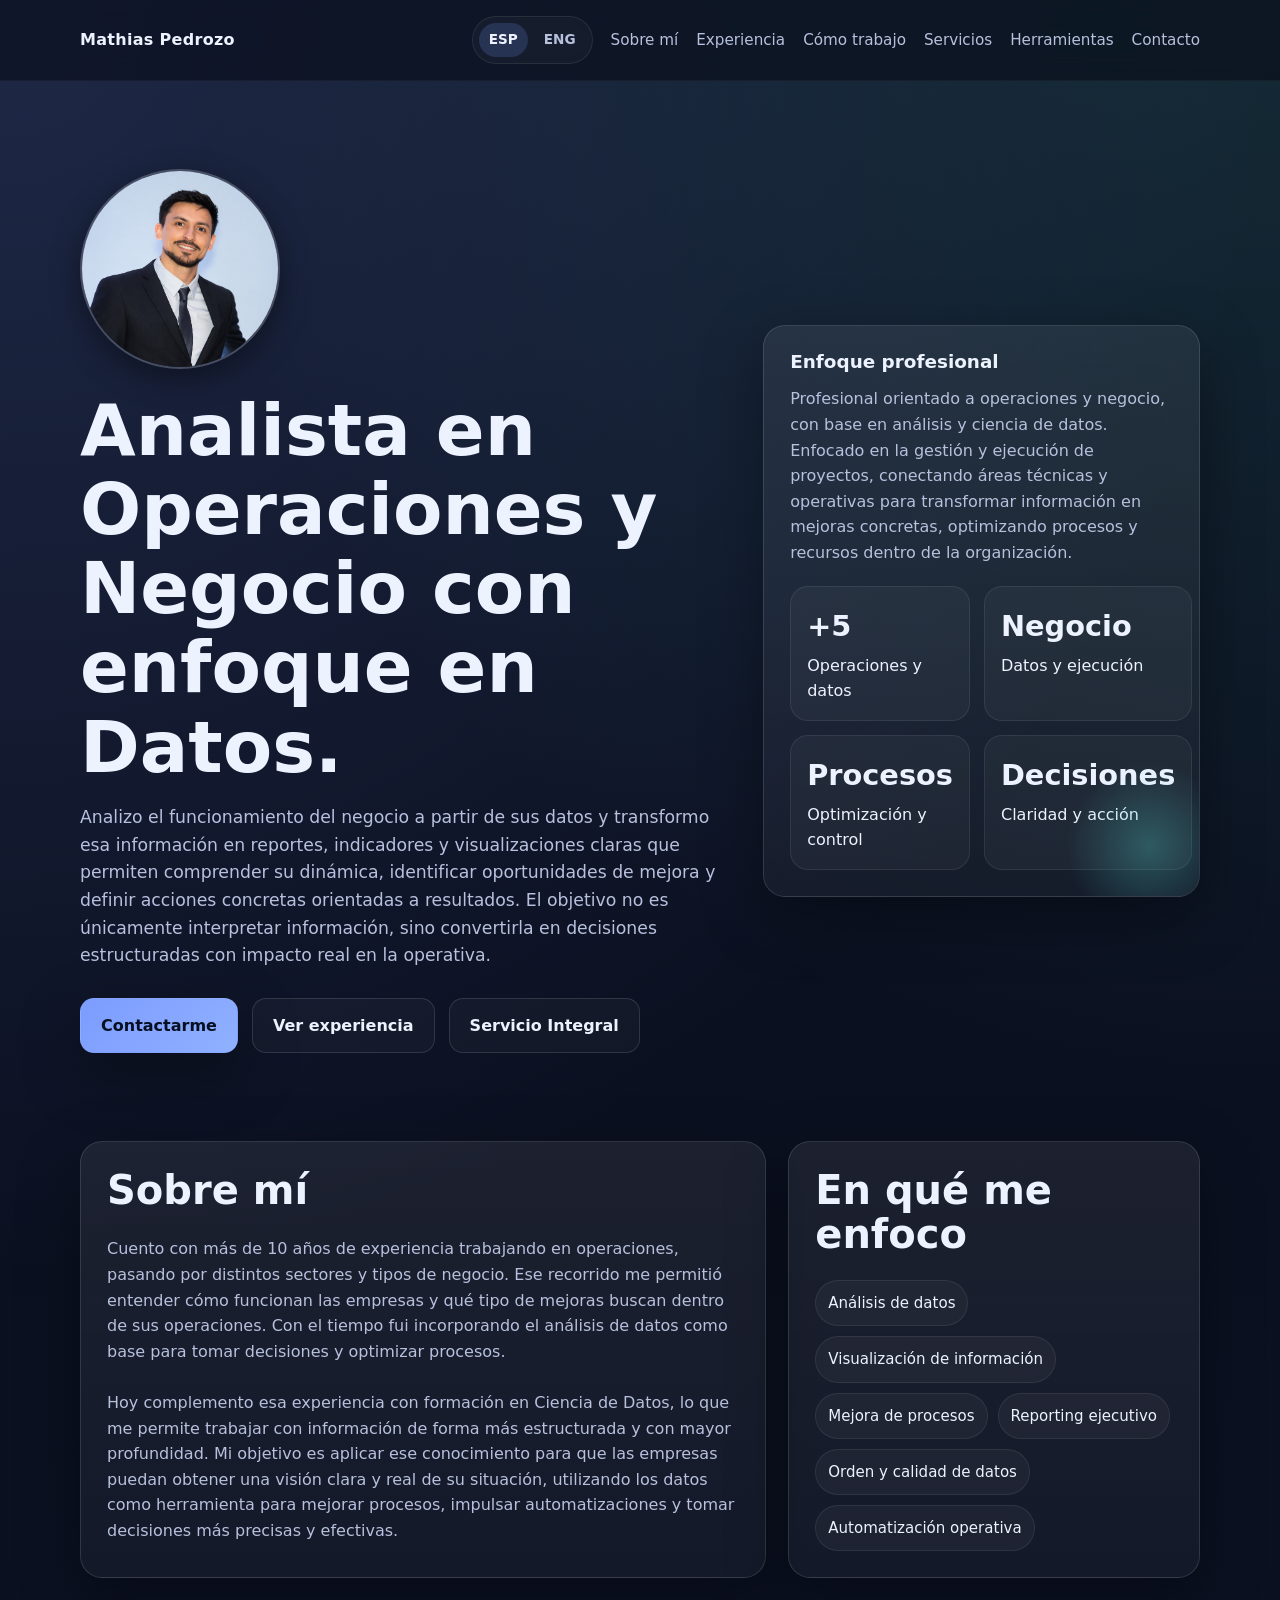
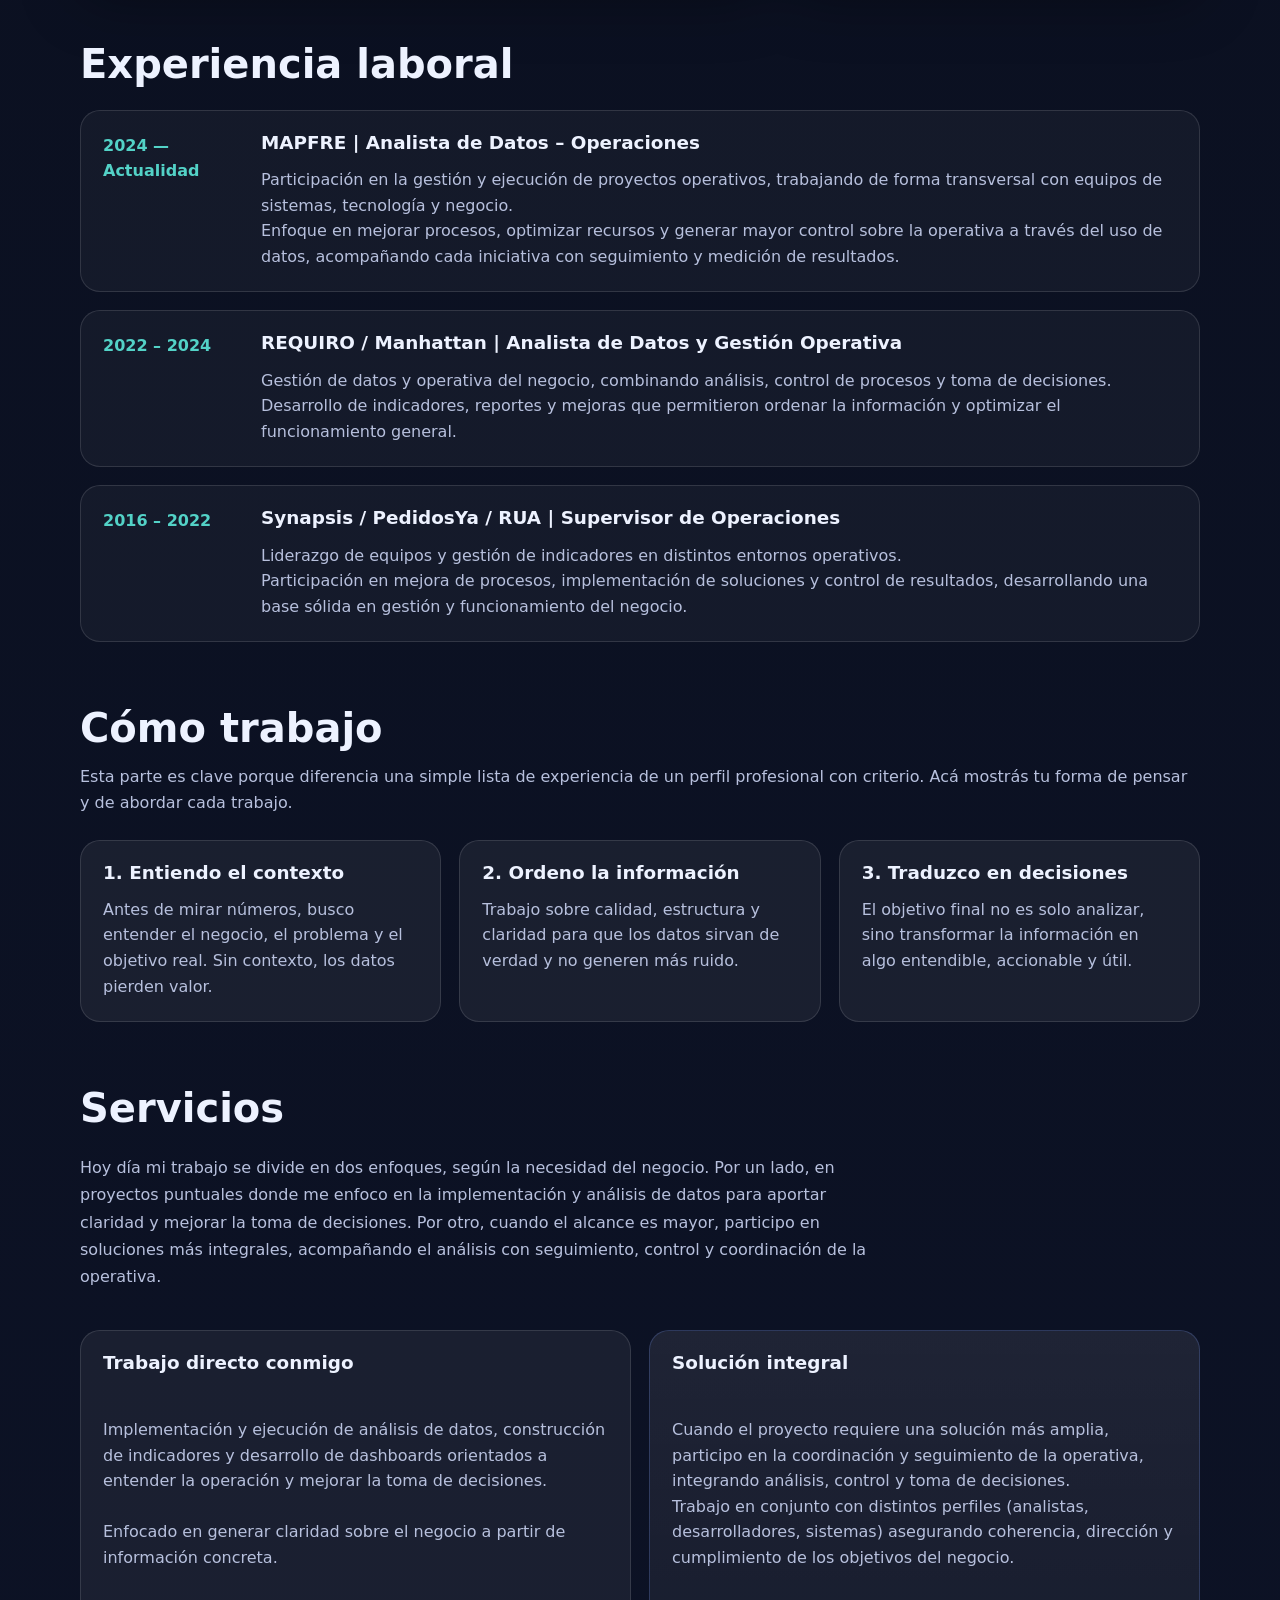
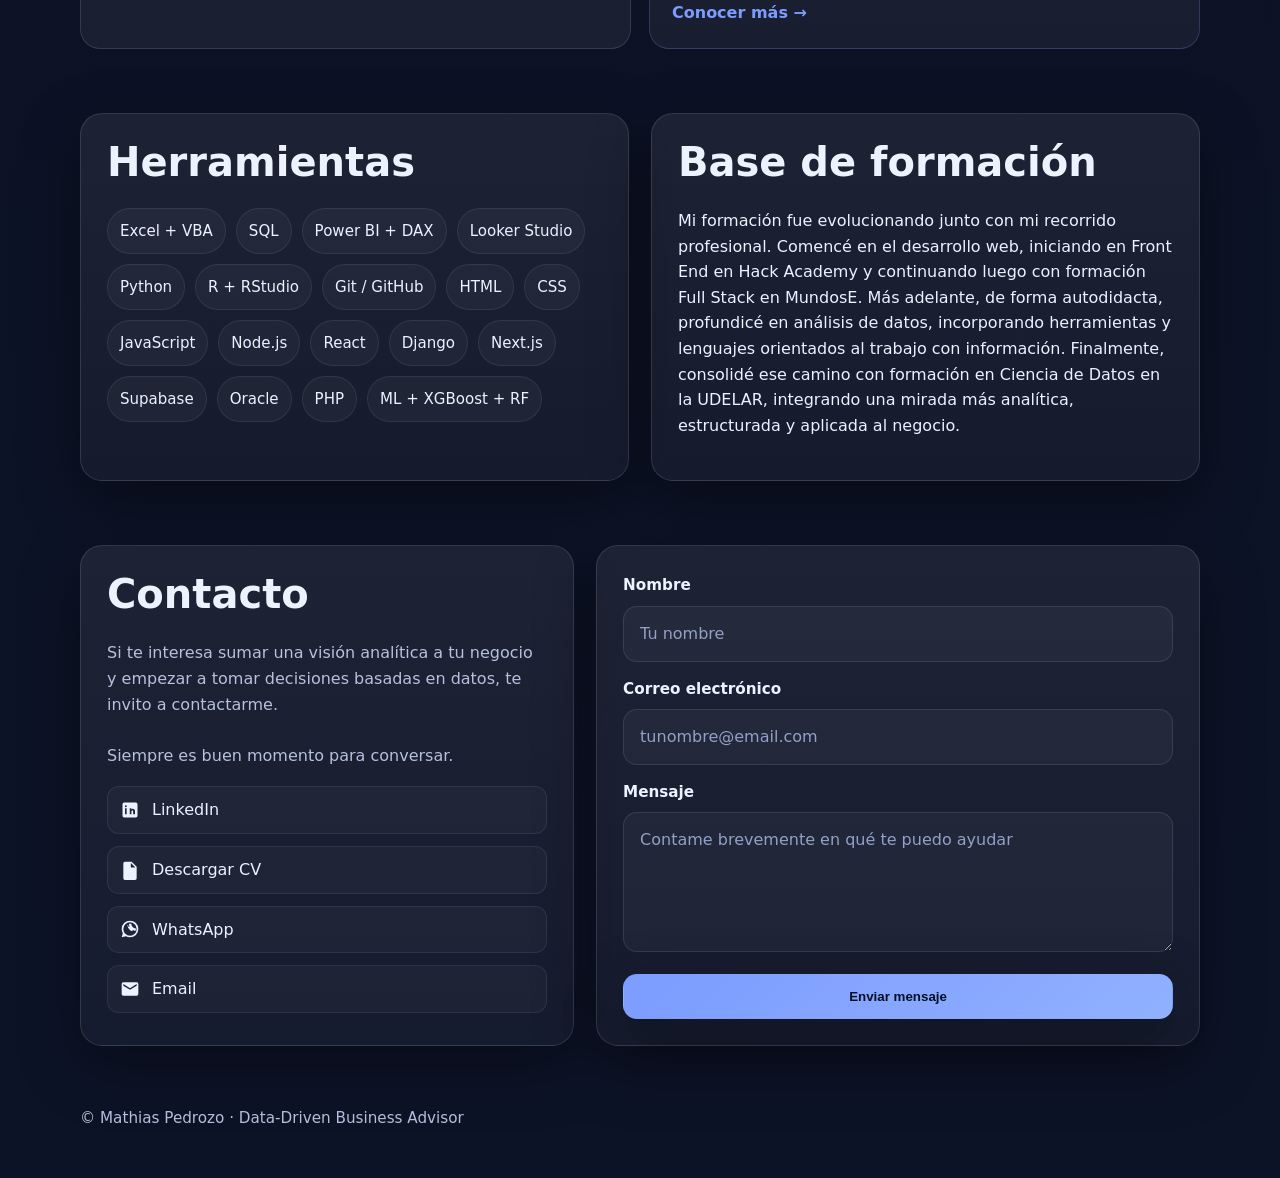
==== index.html @ ebb9d39e "Add files via upload" ====
<!DOCTYPE html>
<html lang="es">
<head>
  <meta charset="UTF-8" />
  <meta name="viewport" content="width=device-width, initial-scale=1.0" />
  <link rel="icon" href="assets/favicon.png" type="image/png">
  <link rel="shortcut icon" href="assets/favicon.png">

  <title>Mathias Pedrozo | Perfil Profesional</title>
  <meta
    name="description"
    content="Perfil profesional de Mathias Pedrozo. Experiencia en operaciones, análisis de datos, mejora de procesos, reporting ejecutivo y automatización."
  />
  <meta name="author" content="Mathias Pedrozo" />
  <meta name="robots" content="index, follow" />

  <meta property="og:title" content="Mathias Pedrozo | Perfil Profesional" />
  <meta
    property="og:description"
    content="Perfil profesional orientado a operaciones, negocio y análisis de datos."
  />
  <meta property="og:type" content="website" />
  <meta property="og:locale" content="es_UY" />

  <link rel="icon" type="image/png" href="assets/favicon.png" />
  <link rel="stylesheet" href="styles.css" />
</head>
<body>
  <header class="nav">
    <div class="container nav-inner">
      <a href="#inicio" class="brand" data-i18n="brand">Mathias Pedrozo</a>

      <div class="nav-right">
        <div class="lang-switch" aria-label="Selector de idioma">
          <button type="button" class="lang-btn active" data-lang="es" aria-pressed="true">ESP</button>
          <button type="button" class="lang-btn" data-lang="en" aria-pressed="false">ENG</button>
        </div>

        <button
          type="button"
          class="menu-toggle"
          aria-label="Abrir menú"
          aria-expanded="false"
          aria-controls="mobile-menu"
        >
          <span></span>
          <span></span>
          <span></span>
        </button>

        <nav class="menu" id="mobile-menu" aria-label="Navegación principal">
          <a href="#sobre-mi" data-i18n="navAbout">Sobre mí</a>
          <a href="#experiencia" data-i18n="navExperience">Experiencia</a>
          <a href="#metodologia" data-i18n="navMethod">Cómo trabajo</a>
          <a href="#servicios" data-i18n="navServices">Servicios</a>
          <a href="#herramientas" data-i18n="navTools">Herramientas</a>
          <a href="#contacto" data-i18n="navContact">Contacto</a>
        </nav>
      </div>
    </div>
  </header>

  <main>
    <section class="hero reveal" id="inicio">
      <div class="container hero-grid">
        <div>
          <div class="hero-avatar-wrap">
            <img
              src="assets/Retrato profesional de un hombre sonriente.png"
              alt="Foto de perfil de Mathias Pedrozo"
              class="hero-avatar"
              width="200"
              height="200"
            />
          </div>

          <h1 data-i18n="heroTitle">Analista en Operaciones y Negocio con enfoque en Datos.</h1>

          <p class="lead" data-i18n="heroLead">
            Analizo el funcionamiento del negocio a partir de sus datos y transformo esa información en reportes, indicadores y visualizaciones claras que permiten comprender su dinámica, identificar oportunidades de mejora y definir acciones concretas orientadas a resultados. El objetivo no es únicamente interpretar información, sino convertirla en decisiones estructuradas con impacto real en la operativa.
          </p>

          <div class="hero-actions">
            <a class="btn btn-primary" href="#contacto" data-i18n="heroBtnPrimary">Contactarme</a>
            <a class="btn btn-secondary" href="#experiencia" data-i18n="heroBtnSecondary">Ver experiencia</a>
            <a class="btn btn-secondary" href="servicios.html" data-i18n="heroBtnServices">Servicio Integral</a>
          </div>
        </div>

        <aside class="panel hero-card reveal-delay" aria-label="Resumen profesional">
          <h2 class="panel-title" data-i18n="summaryTitle">Enfoque profesional</h2>
          <p class="lead lead-sm" data-i18n="summaryText">
            Profesional orientado a operaciones y negocio, con base en análisis y ciencia de datos. Enfocado en la gestión y ejecución de proyectos, conectando áreas técnicas y operativas para transformar información en mejoras concretas, optimizando procesos y recursos dentro de la organización.
          </p>

          <div class="kpis">
            <div class="kpi">
              <strong>+5</strong>
              <span data-i18n="kpi1">Operaciones y datos</span>
            </div>
            <div class="kpi">
              <strong>Negocio</strong>
              <span data-i18n="kpi2">Datos y ejecución</span>
            </div>
            <div class="kpi">
              <strong>Procesos</strong>
              <span data-i18n="kpi3">Optimización y control</span>
            </div>
            <div class="kpi">
              <strong>Decisiones</strong>
              <span data-i18n="kpi4">Claridad y acción</span>
            </div>
          </div>
        </aside>
      </div>
    </section>

    <section id="sobre-mi" class="reveal">
      <div class="container grid-about">
        <article class="panel about">
          <div class="section-head">
            <h2 data-i18n="aboutTitle">Sobre mí</h2>
          </div>
          <p data-i18n="aboutText">
            Cuento con más de 10 años de experiencia trabajando en operaciones, pasando por distintos sectores y tipos de negocio. Ese recorrido me permitió entender cómo funcionan las empresas y qué tipo de mejoras buscan dentro de sus operaciones. Con el tiempo fui incorporando el análisis de datos como base para tomar decisiones y optimizar procesos.

            Hoy complemento esa experiencia con formación en Ciencia de Datos, lo que me permite trabajar con información de forma más estructurada y con mayor profundidad. Mi objetivo es aplicar ese conocimiento para que las empresas puedan obtener una visión clara y real de su situación, utilizando los datos como herramienta para mejorar procesos, impulsar automatizaciones y tomar decisiones más precisas y efectivas.
          </p>
        </article>

        <article class="panel">
          <div class="section-head">
            <h2 data-i18n="focusTitle">En qué me enfoco</h2>
          </div>
          <ul class="stack-list">
            <li data-i18n="focus1">Análisis de datos</li>
            <li data-i18n="focus2">Visualización de información</li>
            <li data-i18n="focus3">Mejora de procesos</li>
            <li data-i18n="focus4">Reporting ejecutivo</li>
            <li data-i18n="focus5">Orden y calidad de datos</li>
            <li data-i18n="focus6">Automatización operativa</li>
          </ul>
        </article>
      </div>
    </section>

    <section id="experiencia" class="reveal">
      <div class="container">
        <div class="section-head">
          <h2 data-i18n="experienceTitle">Experiencia laboral</h2>
        </div>

        <div class="timeline">
          <article class="timeline-item">
            <div class="timeline-date" data-i18n="exp1Date">2024 — Actualidad</div>
            <div>
              <h3 data-i18n="exp1Title">MAPFRE | Analista de Datos – Operaciones</h3>
              <p data-i18n="exp1Text">Participación en la gestión y ejecución de proyectos operativos, trabajando de forma transversal con equipos de sistemas, tecnología y negocio. Enfoque en mejorar procesos, optimizar recursos y generar mayor control sobre la operativa a través del uso de datos, acompañando cada iniciativa con seguimiento y medición de resultados.</p>
            </div>
          </article>

          <article class="timeline-item">
            <div class="timeline-date" data-i18n="exp2Date">2022 – 2024</div>
            <div>
              <h3 data-i18n="exp2Title">REQUIRO / Manhattan | Analista de Datos y Gestión Operativa</h3>
              <p data-i18n="exp2Text">Gestión de datos y operativa del negocio, combinando análisis, control de procesos y toma de decisiones.
Desarrollo de indicadores, reportes y mejoras que permitieron ordenar la información y optimizar el funcionamiento general.</p>
            </div>
          </article>

          <article class="timeline-item">
            <div class="timeline-date" data-i18n="exp3Date">2016 – 2022</div>
            <div>
              <h3 data-i18n="exp3Title">Synapsis / PedidosYa / RUA | Supervisor de Operaciones</h3>
              <p data-i18n="exp3Text">Liderazgo de equipos y gestión de indicadores en distintos entornos operativos.

Participación en mejora de procesos, implementación de soluciones y control de resultados, desarrollando una base sólida en gestión y funcionamiento del negocio.</p>
            </div>
          </article>
        </div>
      </div>
    </section>

    <section id="metodologia" class="reveal">
      <div class="container">
        <div class="section-head">
          <h2 data-i18n="methodTitle">Cómo trabajo</h2>
          <p data-i18n="methodLead">
            Esta parte es clave porque diferencia una simple lista de experiencia de un perfil profesional con criterio. Acá mostrás tu forma de pensar y de abordar cada trabajo.
          </p>
        </div>

        <div class="cards">
          <article class="card">
            <h3 data-i18n="methodCard1Title">1. Entiendo el contexto</h3>
            <p data-i18n="methodCard1Text">
              Antes de mirar números, busco entender el negocio, el problema y el objetivo real. Sin contexto, los datos pierden valor.
            </p>
          </article>

          <article class="card">
            <h3 data-i18n="methodCard2Title">2. Ordeno la información</h3>
            <p data-i18n="methodCard2Text">
              Trabajo sobre calidad, estructura y claridad para que los datos sirvan de verdad y no generen más ruido.
            </p>
          </article>

          <article class="card">
            <h3 data-i18n="methodCard3Title">3. Traduzco en decisiones</h3>
            <p data-i18n="methodCard3Text">
              El objetivo final no es solo analizar, sino transformar la información en algo entendible, accionable y útil.
            </p>
          </article>
        </div>
      </div>
    </section>

    <section id="servicios">
  <div class="container">
    
    <div class="section-head">
      <h2>Servicios</h2>
    </div>

    <div class="services-intro">
      <p>
        Hoy día mi trabajo se divide en dos enfoques, según la necesidad del negocio.

        Por un lado, en proyectos puntuales donde me enfoco en la implementación y análisis de datos para aportar claridad y mejorar la toma de decisiones.

        Por otro, cuando el alcance es mayor, participo en soluciones más integrales, acompañando el análisis con seguimiento, control y coordinación de la operativa.
      </p>
    </div>

    <div class="services-grid">
      
      <article class="card service-card">
        <h3>Trabajo directo conmigo</h3>
        <p>
          Implementación y ejecución de análisis de datos, construcción de indicadores y desarrollo de dashboards orientados a entender la operación y mejorar la toma de decisiones.

          Enfocado en generar claridad sobre el negocio a partir de información concreta.
        </p>
      </article>

      <article class="card service-card service-card-featured">
        <h3>Solución integral</h3>
        <p>
          Cuando el proyecto requiere una solución más amplia, participo en la coordinación y seguimiento de la operativa, integrando análisis, control y toma de decisiones.
          Trabajo en conjunto con distintos perfiles (analistas, desarrolladores, sistemas) asegurando coherencia, dirección y cumplimiento de los objetivos del negocio.
        </p>

        <a class="service-link" href="servicios.html">
          Conocer más →
        </a>
      </article>

    </div>

  </div>
</section>

    <section id="herramientas" class="reveal">
      <div class="container grid-2">
        <article class="panel">
          <div class="section-head">
            <h2 data-i18n="toolsTitle">Herramientas</h2>
          </div>
          <ul class="stack-list">
            <li>Excel + VBA</li>
            <li>SQL</li>
            <li>Power BI + DAX</li>
            <li>Looker Studio</li>
            <li>Python</li>
            <li>R + RStudio</li>
            <li>Git / GitHub</li>
            <li>HTML</li>
            <li>CSS</li>
            <li>JavaScript</li>
            <li>Node.js</li>
            <li>React</li>
            <li>Django</li>
            <li>Next.js</li>
            <li>Supabase</li>
            <li>Oracle</li>
            <li>PHP</li>
            <li>ML + XGBoost + RF</li>
          </ul>
        </article>

        <article class="panel">
          <div class="section-head">
            <h2 data-i18n="siteExtrasTitle">Base de formación</h2>
          </div>
          <p data-i18n="siteExtrasText">
            Mi formación fue evolucionando junto con mi recorrido profesional. Comencé en el desarrollo web, iniciando en Front End en Hack Academy y continuando luego con formación Full Stack en MundosE. Más adelante, de forma autodidacta, profundicé en análisis de datos, incorporando herramientas y lenguajes orientados al trabajo con información. Finalmente, consolidé ese camino con formación en Ciencia de Datos en la UDELAR, integrando una mirada más analítica, estructurada y aplicada al negocio.
          </p>
        </article>
      </div>
    </section>

    <section id="contacto" class="reveal">
      <div class="container contact-grid">
        <article class="panel contact-copy">
          <div class="section-head">
            <h2 data-i18n="contactTitle">Contacto</h2>
          </div>
          <p data-i18n="contactText">
            Si te interesa sumar una visión analítica a tu negocio y empezar a tomar decisiones basadas en datos, te invito a contactarme.

            Siempre es buen momento para conversar.
          </p>

          <div class="contact-links">
            <a href="https://www.linkedin.com/in/mathias-pedrozo-b08520181" target="_blank" rel="noopener noreferrer">
              <span class="icon" aria-hidden="true">
                <svg viewBox="0 0 24 24"><path fill="currentColor" d="M19 3A2 2 0 0 1 21 5V19A2 2 0 0 1 19 21H5A2 2 0 0 1 3 19V5A2 2 0 0 1 5 3M8 17V10H6V17H8M7 8.7A1.15 1.15 0 1 0 7 6.4A1.15 1.15 0 0 0 7 8.7M18 17V13.5C18 11.6 17 10.5 15.5 10.5C14.6 10.5 14 11 13.7 11.5V10H11.7C11.7 10 11.7 11 11.7 17H13.7V13.8C13.7 13 14.1 12.5 14.8 12.5C15.5 12.5 15.8 13 15.8 13.8V17H18Z"/></svg>
              </span>
              <span data-i18n="contactLink1">LinkedIn</span>
            </a>

            <a href="assets/CV_en_pdf.pdf" download>
              <span class="icon" aria-hidden="true">
                <svg viewBox="0 0 24 24"><path fill="currentColor" d="M6 2H14L20 8V22A2 2 0 0 1 18 24H6A2 2 0 0 1 4 22V4A2 2 0 0 1 6 2M13 3.5V9H18.5M8 13H10A2 2 0 0 1 12 15A2 2 0 0 1 10 17H8M14 13H15.5A2.5 2.5 0 0 1 18 15.5A2.5 2.5 0 0 1 15.5 18H14M8 14.5V15.5H10A.5.5 0 0 0 10.5 15A.5.5 0 0 0 10 14.5M14 14.5V16.5H15.5A1 1 0 0 0 16.5 15.5A1 1 0 0 0 15.5 14.5Z"/></svg>
              </span>
              <span data-i18n="contactLink2">Descargar CV</span>
            </a>

            <a href="https://wa.me/59898618826" target="_blank" rel="noopener noreferrer">
              <span class="icon" aria-hidden="true">
                <svg viewBox="0 0 24 24"><path fill="currentColor" d="M12 2A10 10 0 0 0 2 12C2 13.8 2.5 15.5 3.4 17L2 22L7.1 20.7C8.5 21.5 10.2 22 12 22A10 10 0 0 0 12 2M12 4A8 8 0 0 1 20 12A8 8 0 0 1 12 20A8 8 0 0 1 4 12A8 8 0 0 1 12 4M9.5 7C9.2 7 9 7.2 9 7.5C9 9.8 10.7 12.6 13.5 14.5C13.8 14.7 14.1 14.7 14.3 14.5L15.5 13.5C15.7 13.3 16 13.3 16.2 13.4C16.9 13.8 17.6 14 18.4 14C18.7 14 19 13.8 19 13.5V11.5C19 11.2 18.8 11 18.5 11C16.3 11 13.7 8.4 13.7 6.2C13.7 5.9 13.5 5.7 13.2 5.7H11.2C10.9 5.7 10.7 6 10.7 6.3C10.7 7 10.9 7.7 11.3 8.4C11.4 8.6 11.4 8.9 11.2 9.1L10.2 10.3C10 10.5 10 10.8 10.2 11.1C10.6 11.8 11.1 12.4 11.7 13L9.5 7Z"/></svg>
              </span>
              <span data-i18n="contactLink3">WhatsApp</span>
            </a>

            <a href="mailto:mathias.pedrozo@hotmail.com">
              <span class="icon" aria-hidden="true">
                <svg viewBox="0 0 24 24"><path fill="currentColor" d="M20 4H4A2 2 0 0 0 2 6V18A2 2 0 0 0 4 20H20A2 2 0 0 0 22 18V6A2 2 0 0 0 20 4M20 8L12 13L4 8V6L12 11L20 6"/></svg>
              </span>
              <span data-i18n="contactLink4">Email</span>
            </a>
          </div>
        </article>

        <article class="panel">
          <form id="contact-form" class="contact-form" action="https://formspree.io/f/mbjnywnz" method="POST" novalidate>
            <div>
              <label for="nombre" data-i18n="formName">Nombre</label>
              <input id="nombre" name="nombre" type="text" placeholder="Tu nombre" autocomplete="name" required />
            </div>

            <div>
              <label for="email" data-i18n="formEmail">Correo electrónico</label>
              <input id="email" name="email" type="email" placeholder="tunombre@email.com" autocomplete="email" required />
            </div>

            <div>
              <label for="mensaje" data-i18n="formMessage">Mensaje</label>
              <textarea id="mensaje" name="mensaje" placeholder="Contame brevemente en qué te puedo ayudar" required></textarea>
            </div>

            <input type="hidden" name="_subject" id="form-subject" value="Nuevo mensaje desde tu sitio web" />
            <input type="hidden" name="_language" id="form-language" value="es" />

            <button class="btn btn-primary" type="submit" id="form-submit-btn" data-i18n="formSubmit">
              Enviar mensaje
            </button>

            <p id="form-status" class="form-status" aria-live="polite" role="status"></p>
          </form>
        </article>
      </div>
    </section>
  </main>

  <footer class="footer">
    <div class="container" data-i18n="footerText">
      © Mathias Pedrozo · Data-Driven Business Advisor
    </div>
  </footer>

  <script src="script.js" defer></script>
</body>
</html>
---- styles.css ----
:root {
  --bg: #0a0f1e;
  --bg-soft: #0d1327;
  --card: rgba(255,255,255,0.06);
  --border: rgba(255,255,255,0.12);
  --text: #edf2ff;
  --muted: #b7c0dd;
  --accent: #7c9cff;
  --accent-2: #53d2c7;
  --shadow: 0 20px 60px rgba(0,0,0,0.35);
  --max: 1120px;
  --radius: 22px;

  --white-03: rgba(255,255,255,0.03);
  --white-04: rgba(255,255,255,0.04);
  --white-06: rgba(255,255,255,0.06);
  --white-08: rgba(255,255,255,0.08);
  --white-10: rgba(255,255,255,0.10);
  --white-12: rgba(255,255,255,0.12);
}

/* =========================
   RESET / BASE
========================= */

* {
  box-sizing: border-box;
}

html {
  scroll-behavior: smooth;
}

body {
  margin: 0;
  font-family: Inter, ui-sans-serif, system-ui, -apple-system, BlinkMacSystemFont, "Segoe UI", sans-serif;
  color: var(--text);
  background:
    radial-gradient(circle at top left, rgba(124,156,255,0.18), transparent 28%),
    radial-gradient(circle at top right, rgba(83,210,199,0.14), transparent 24%),
    linear-gradient(180deg, var(--bg) 0%, var(--bg-soft) 100%);
  line-height: 1.6;
}

a {
  color: inherit;
  text-decoration: none;
}

img {
  max-width: 100%;
  display: block;
}

.container {
  width: min(calc(100% - 32px), var(--max));
  margin: 0 auto;
}

/* =========================
   NAVBAR GENERAL
========================= */

.nav {
  position: sticky;
  top: 0;
  z-index: 50;
  backdrop-filter: blur(12px);
  -webkit-backdrop-filter: blur(12px);
  background: rgba(8, 12, 24, 0.58);
  border-bottom: 1px solid rgba(255, 255, 255, 0.04);
  transition:
    transform 0.32s ease,
    background 0.32s ease,
    border-color 0.32s ease,
    box-shadow 0.32s ease,
    backdrop-filter 0.32s ease;
}

.nav.nav-hidden {
  transform: translateY(-100%);
}

.nav.scrolled {
  background: rgba(8, 12, 24, 0.86);
  border-bottom-color: rgba(255, 255, 255, 0.10);
  box-shadow: 0 10px 30px rgba(0, 0, 0, 0.22);
  backdrop-filter: blur(16px);
  -webkit-backdrop-filter: blur(16px);
}

.nav-inner {
  display: flex;
  align-items: center;
  justify-content: space-between;
  gap: 20px;
  padding: 16px 0;
}

.nav-right {
  display: flex;
  align-items: center;
  gap: 18px;
}

/* =========================
   MARCA / LOGO
========================= */

.brand {
  font-weight: 700;
  letter-spacing: 0.3px;
}

.brand-wrap {
  display: flex;
  align-items: center;
  gap: 10px;
}

.brand-logo {
  height: 28px;
  width: auto;
  object-fit: contain;
  display: block;
}

.brand-text {
  font-weight: 700;
  font-size: 1.05rem;
  color: var(--text);
  letter-spacing: 0.2px;
}

/* =========================
   MENÚ
========================= */

.menu {
  display: flex;
  gap: 18px;
  flex-wrap: wrap;
  color: var(--muted);
  font-size: 0.95rem;
}

.menu a:hover,
.menu a:focus-visible {
  color: var(--text);
}

.services-menu {
  font-size: 0.94rem;
}

.services-menu a {
  opacity: 0.9;
}

.services-menu a:hover {
  opacity: 1;
}

/* =========================
   SELECTOR DE IDIOMA
========================= */

.lang-switch {
  display: flex;
  align-items: center;
  gap: 6px;
  padding: 6px;
  border: 1px solid var(--white-08);
  background: var(--white-03);
  border-radius: 999px;
}

.lang-btn {
  border: none;
  background: transparent;
  color: var(--muted);
  padding: 6px 10px;
  border-radius: 999px;
  cursor: pointer;
  font: inherit;
  font-size: 0.85rem;
  font-weight: 600;
  transition: 0.2s ease;
}

.lang-btn.active {
  background: rgba(124,156,255,0.18);
  color: var(--text);
}

/* =========================
   HAMBURGUESA MOBILE
========================= */

.menu-toggle {
  display: none;
  width: 48px;
  height: 48px;
  border-radius: 14px;
  border: 1px solid var(--white-12);
  background: var(--white-04);
  align-items: center;
  justify-content: center;
  flex-direction: column;
  gap: 5px;
  cursor: pointer;
  padding: 0;
}

.menu-toggle span {
  display: block;
  width: 20px;
  height: 2px;
  border-radius: 999px;
  background: var(--text);
  transition: 0.25s ease;
}

.menu-toggle.is-open span:nth-child(1) {
  transform: translateY(7px) rotate(45deg);
}

.menu-toggle.is-open span:nth-child(2) {
  opacity: 0;
}

.menu-toggle.is-open span:nth-child(3) {
  transform: translateY(-7px) rotate(-45deg);
}

/* =========================
   HERO HOME
========================= */

.hero {
  padding: 88px 0 56px;
}

.hero-grid {
  display: grid;
  grid-template-columns: 1.2fr 0.8fr;
  gap: 28px;
  align-items: center;
}

.hero-avatar-wrap {
  display: flex;
  justify-content: flex-start;
  margin-bottom: 22px;
}

.hero-avatar {
  width: 200px;
  height: 200px;
  border-radius: 50%;
  object-fit: cover;
  border: 2px solid rgba(255,255,255,0.2);
  box-shadow: 0 10px 30px rgba(0,0,0,0.4);
}

.hero-actions {
  display: flex;
  gap: 14px;
  flex-wrap: wrap;
  margin-top: 28px;
}

/* =========================
   TIPOGRAFÍA
========================= */

h1,
h2,
h3,
.panel-title {
  margin: 0 0 14px;
  line-height: 1.1;
}

h1 {
  font-size: clamp(2.4rem, 6vw, 4.5rem);
}

h2 {
  font-size: clamp(1.7rem, 4vw, 2.5rem);
}

h3,
.panel-title {
  font-size: 1.15rem;
}

.lead {
  font-size: 1.08rem;
  color: var(--muted);
  max-width: 62ch;
  white-space: pre-line;
}

.lead-sm {
  font-size: 1rem;
  margin: 0;
}

.section-top {
  margin-top: 32px;
}

/* =========================
   BOTONES
========================= */

.btn {
  display: inline-flex;
  align-items: center;
  justify-content: center;
  gap: 10px;
  padding: 14px 20px;
  border-radius: 14px;
  border: 1px solid transparent;
  font-weight: 600;
  transition: 0.2s ease, transform 0.2s ease, box-shadow 0.2s ease;
}

.btn-small {
  padding: 10px 14px;
  font-size: 0.92rem;
}

.btn-primary {
  background: linear-gradient(135deg, var(--accent), #90b0ff);
  color: #071022;
  box-shadow: var(--shadow);
}

.btn-primary:hover,
.btn-primary:focus-visible {
  transform: translateY(-2px);
}

.btn-secondary {
  background: var(--white-03);
  border-color: var(--border);
  color: var(--text);
}

.btn-secondary:hover,
.btn-secondary:focus-visible {
  transform: translateY(-2px);
  background: var(--white-06);
}

.btn.is-loading {
  opacity: 0.7;
  cursor: not-allowed;
}

/* =========================
   PANELES / CARDS
========================= */

.panel {
  background: linear-gradient(180deg, rgba(255,255,255,0.07), var(--white-04));
  border: 1px solid var(--border);
  border-radius: var(--radius);
  padding: 26px;
  box-shadow: var(--shadow);
}

.hero-card {
  position: relative;
  overflow: hidden;
}

.hero-card::before {
  content: "";
  position: absolute;
  inset: auto -40px -40px auto;
  width: 180px;
  height: 180px;
  background: radial-gradient(circle, rgba(83,210,199,0.3), transparent 65%);
  pointer-events: none;
}

.card {
  background: var(--card);
  border: 1px solid var(--border);
  border-radius: 20px;
  padding: 22px;
  transition: transform 0.25s ease, border-color 0.25s ease, background 0.25s ease;
}

.card:hover,
.card:focus-within {
  transform: translateY(-4px);
  border-color: rgba(124,156,255,0.22);
  background: rgba(255,255,255,0.08);
}

/* =========================
   KPIS
========================= */

.kpis {
  display: grid;
  grid-template-columns: repeat(2, 1fr);
  gap: 14px;
  margin-top: 20px;
}

.kpi {
  padding: 16px;
  border-radius: 18px;
  background: var(--white-04);
  border: 1px solid var(--white-08);
}

.kpi strong {
  display: block;
  font-size: 1.8rem;
  margin-bottom: 4px;
}

/* =========================
   LAYOUT GENERAL
========================= */

section {
  padding: 32px 0;
}

.section-head {
  margin-bottom: 24px;
}

.section-head p {
  margin: 0;
  color: var(--muted);
  max-width: 100%;
  white-space: pre-line;
}

.grid-about {
  display: grid;
  grid-template-columns: 1.25fr 0.75fr;
  gap: 22px;
}

.grid-2 {
  display: grid;
  grid-template-columns: 1fr 1fr;
  gap: 22px;
}

.cards {
  display: grid;
  grid-template-columns: repeat(3, 1fr);
  gap: 18px;
}

/* =========================
   TIMELINE
========================= */

.timeline {
  display: grid;
  gap: 18px;
}

.timeline-item {
  display: grid;
  grid-template-columns: 140px 1fr;
  gap: 18px;
  padding: 22px;
  border-radius: 20px;
  border: 1px solid var(--border);
  background: var(--white-04);
}

.timeline-date {
  color: var(--accent-2);
  font-weight: 700;
  white-space: pre-line;
}

.timeline-item h3,
.timeline-item p,
.card p,
.about p,
.contact-copy p {
  white-space: pre-line;
}

.timeline-item p,
.card p,
.about p,
.contact-copy p,
.stack-list {
  color: var(--muted);
  margin: 0;
}

/* =========================
   STACK / LISTAS
========================= */

.stack-list {
  display: flex;
  flex-wrap: wrap;
  gap: 10px;
  padding: 0;
  list-style: none;
  margin-top: 14px;
}

.stack-list li {
  padding: 10px 12px;
  border-radius: 999px;
  background: var(--white-04);
  border: 1px solid var(--white-08);
  font-size: 0.94rem;
  color: var(--text);
}

/* =========================
   CONTACTO
========================= */

.contact-grid {
  display: grid;
  grid-template-columns: 0.9fr 1.1fr;
  gap: 22px;
}

.contact-links {
  display: flex;
  flex-direction: column;
  gap: 12px;
  margin-top: 18px;
}

.contact-links a {
  display: flex;
  align-items: center;
  gap: 12px;
  padding: 10px 12px;
  border-radius: 12px;
  background: var(--white-03);
  border: 1px solid var(--white-08);
  transition: 0.2s ease;
}

.contact-links a:hover,
.contact-links a:focus-visible {
  background: var(--white-06);
  transform: translateX(4px);
}

.contact-links .icon {
  width: 20px;
  height: 20px;
  display: flex;
  flex: 0 0 20px;
}

.contact-links svg {
  width: 100%;
  height: 100%;
}

/* =========================
   FORMULARIO
========================= */

.contact-form {
  display: grid;
  gap: 14px;
}

.contact-form label {
  font-weight: 600;
  font-size: 0.95rem;
}

.contact-form input,
.contact-form textarea {
  width: 100%;
  margin-top: 8px;
  background: var(--white-04);
  border: 1px solid var(--white-10);
  color: var(--text);
  border-radius: 14px;
  padding: 14px 16px;
  font: inherit;
}

.contact-form textarea {
  min-height: 140px;
  resize: vertical;
}

.contact-form input::placeholder,
.contact-form textarea::placeholder {
  color: #93a0c7;
}

.form-status {
  margin: 6px 0 0;
  padding: 12px 14px;
  border-radius: 12px;
  font-size: 0.95rem;
  display: none;
  border: 1px solid transparent;
}

.form-status.show {
  display: block;
}

.form-status.success {
  background: rgba(83, 210, 199, 0.12);
  border-color: rgba(83, 210, 199, 0.28);
  color: #d8fff9;
}

.form-status.error {
  background: rgba(255, 107, 107, 0.12);
  border-color: rgba(255, 107, 107, 0.28);
  color: #ffd8d8;
}

/* =========================
   FOOTER
========================= */

.footer {
  padding: 28px 0 48px;
  color: var(--muted);
  font-size: 0.95rem;
}

/* =========================
   ANIMACIONES
========================= */

.reveal {
  opacity: 0;
  transform: translateY(18px);
  transition: opacity 0.7s ease, transform 0.7s ease;
}

.reveal-delay {
  animation: floatIn 0.8s ease forwards;
  animation-delay: 0.15s;
}

.reveal.is-visible {
  opacity: 1;
  transform: translateY(0);
}

@keyframes floatIn {
  from {
    opacity: 0;
    transform: translateY(18px);
  }
  to {
    opacity: 1;
    transform: translateY(0);
  }
}

/* =========================
   ACCESIBILIDAD
========================= */

:focus-visible {
  outline: 2px solid var(--accent);
  outline-offset: 3px;
}

/* =========================
   SERVICIOS HOME
========================= */

.service-card h3 {
  margin-bottom: 6px;
}

.services-intro {
  max-width: 800px;
  margin-bottom: 40px;
  color: var(--muted);
  line-height: 1.7;
}

.services-grid {
  display: grid;
  grid-template-columns: 1fr 1fr;
  gap: 18px;
  align-items: stretch;
}

.service-card {
  display: flex;
  flex-direction: column;
  justify-content: flex-start;
  gap: 12px;
}

.service-card-featured {
  border-color: rgba(124,156,255,0.22);
  background: linear-gradient(180deg, rgba(255,255,255,0.08), rgba(255,255,255,0.05));
}

.service-link {
  display: inline-flex;
  align-items: center;
  margin-top: 18px;
  font-weight: 600;
  color: var(--accent);
  transition: 0.2s ease;
}

.service-link:hover {
  color: #a9beff;
  transform: translateX(4px);
}

/* =========================
   PÁGINA SERVICIOS
========================= */

.services-page {
  padding-top: 48px;
}

.services-page h1 {
  margin-bottom: 12px;
}

.services-levels {
  display: grid;
  grid-template-columns: 1fr 1fr 1fr;
  gap: 18px;
}

.service-level {
  display: flex;
  flex-direction: column;
  gap: 12px;
}

.service-subtitle {
  font-size: 0.95rem;
  color: var(--accent-2);
}

.service-level ul {
  padding-left: 18px;
  color: var(--muted);
}

.service-level li {
  margin-bottom: 6px;
}

.service-highlight {
  margin-top: 12px;
  font-weight: 600;
  color: var(--accent);
}

.service-level-featured {
  border-color: rgba(124,156,255,0.25);
  background: linear-gradient(180deg, rgba(255,255,255,0.08), rgba(255,255,255,0.05));
}

.services-cta {
  margin-top: 48px;
  text-align: center;
}

.services-cta p {
  color: var(--muted);
  margin-bottom: 16px;
}

/* =========================
   HERO DE SERVICIOS
   Texto izquierda / logo derecha
========================= */

.services-hero-grid {
  display: grid;
  grid-template-columns: 0.7fr 1.3fr;
  gap: 40px;
  align-items: center;
  margin-bottom: 48px;
}

.services-hero-logo-wrap {
  display: flex;
  justify-content: center;
  align-items: center;
}

.services-hero-logo {
  width: 100%;
  max-width: 1200px;
  opacity: 0.98;
  filter: drop-shadow(0 24px 70px rgba(0, 0, 0, 0.45));
}

/* =========================
   RESPONSIVE
========================= */

@media (max-width: 900px) {
  .hero-grid,
  .grid-2,
  .grid-about,
  .cards,
  .contact-grid,
  .services-grid,
  .services-levels {
    grid-template-columns: 1fr;
  }

  .timeline-item {
    grid-template-columns: 1fr;
  }

  .hero {
    padding-top: 56px;
  }

  .nav-inner {
    position: relative;
  }

  .nav-right {
    gap: 10px;
  }

  .menu-toggle {
    display: inline-flex;
  }

  .menu {
    position: absolute;
    top: calc(100% + 10px);
    left: 0;
    right: 0;
    display: none;
    flex-direction: column;
    gap: 0;
    padding: 10px;
    background: rgba(8, 12, 24, 0.96);
    border: 1px solid var(--white-08);
    border-radius: 18px;
    box-shadow: var(--shadow);
  }

  .menu.is-open {
    display: flex;
  }

  .menu a {
    padding: 14px 12px;
    border-radius: 12px;
  }

  .menu a:hover,
  .menu a:focus-visible {
    background: var(--white-04);
  }

  .services-menu {
    display: none;
  }

  .hero-avatar-wrap {
    justify-content: center;
    margin-bottom: 18px;
  }

  .hero-actions {
    justify-content: center;
  }

  h1 {
    text-align: center;
  }

  .lead {
    text-align: center;
    max-width: 100%;
  }

  .services-hero-grid {
    grid-template-columns: 1fr;
    text-align: center;
    gap: 28px;
  }

  .services-hero-logo {
    max-width: 260px;
    margin-top: 8px;
  }
}
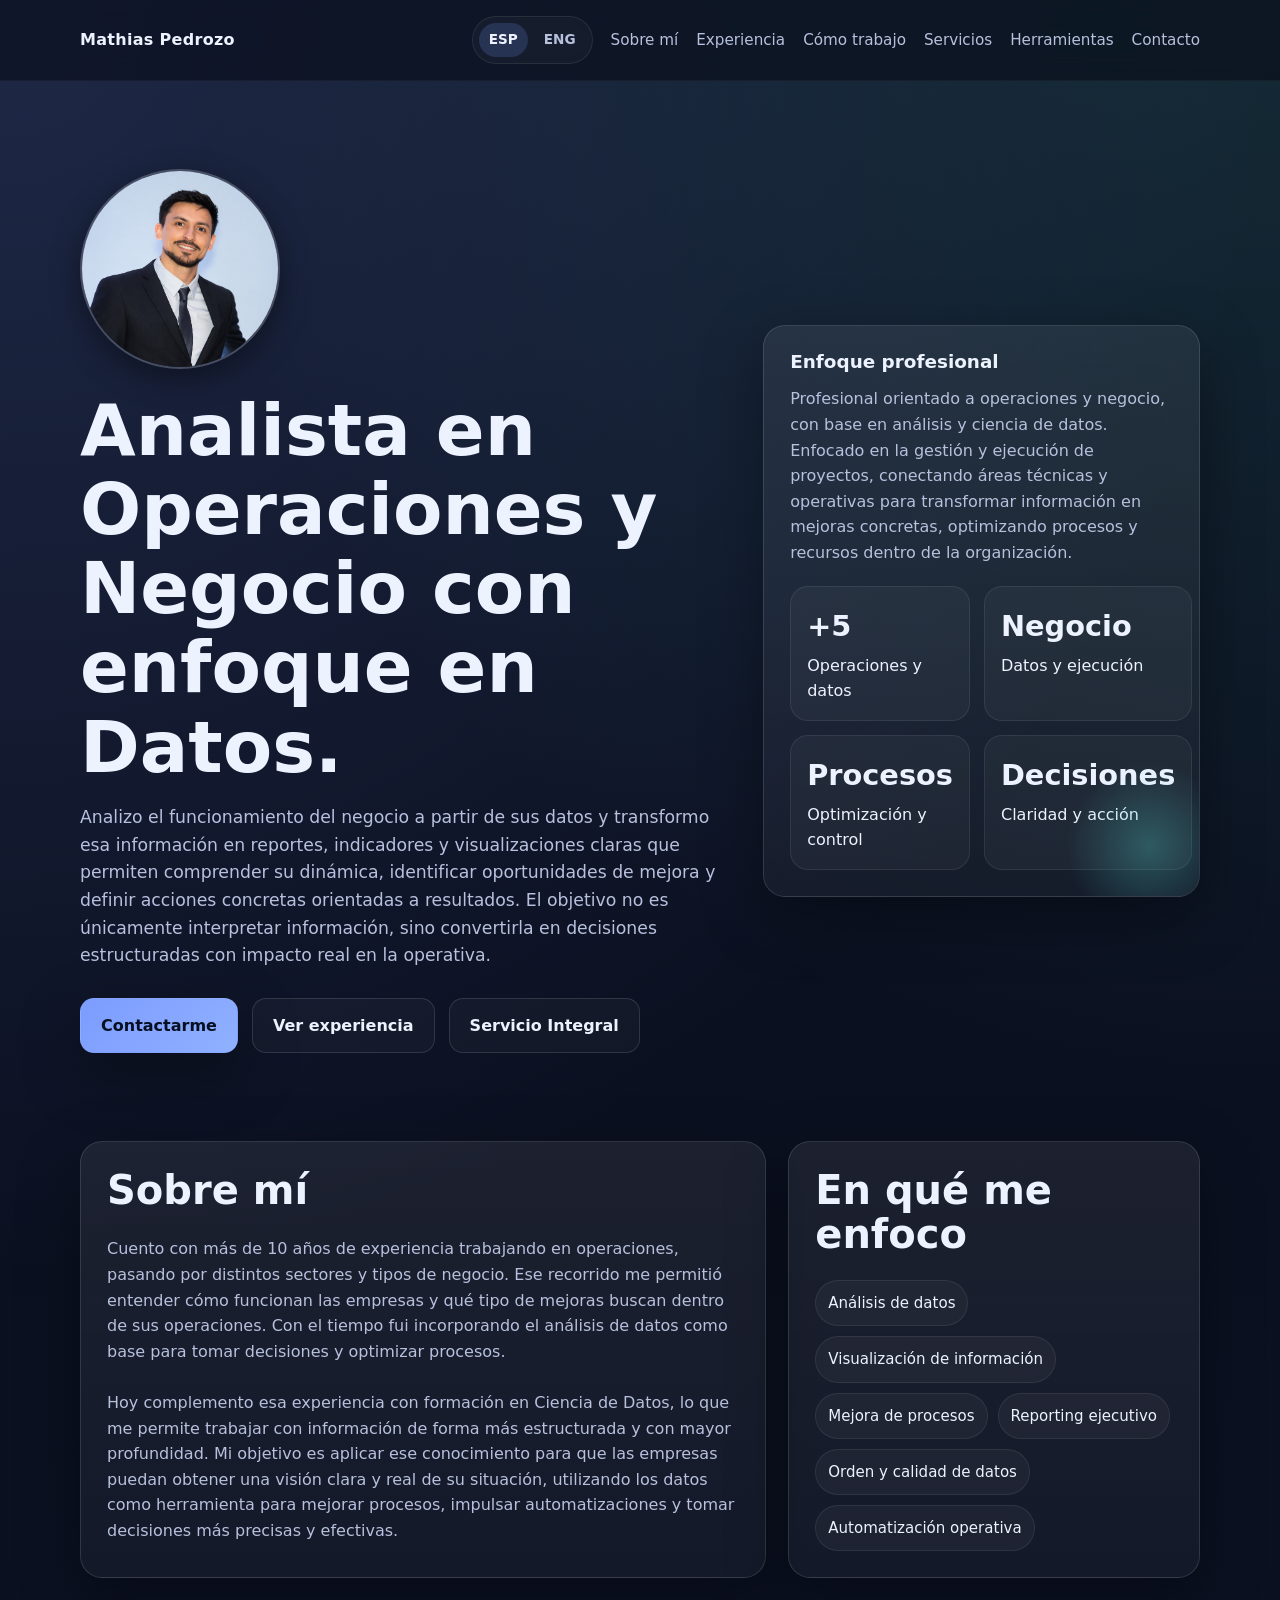
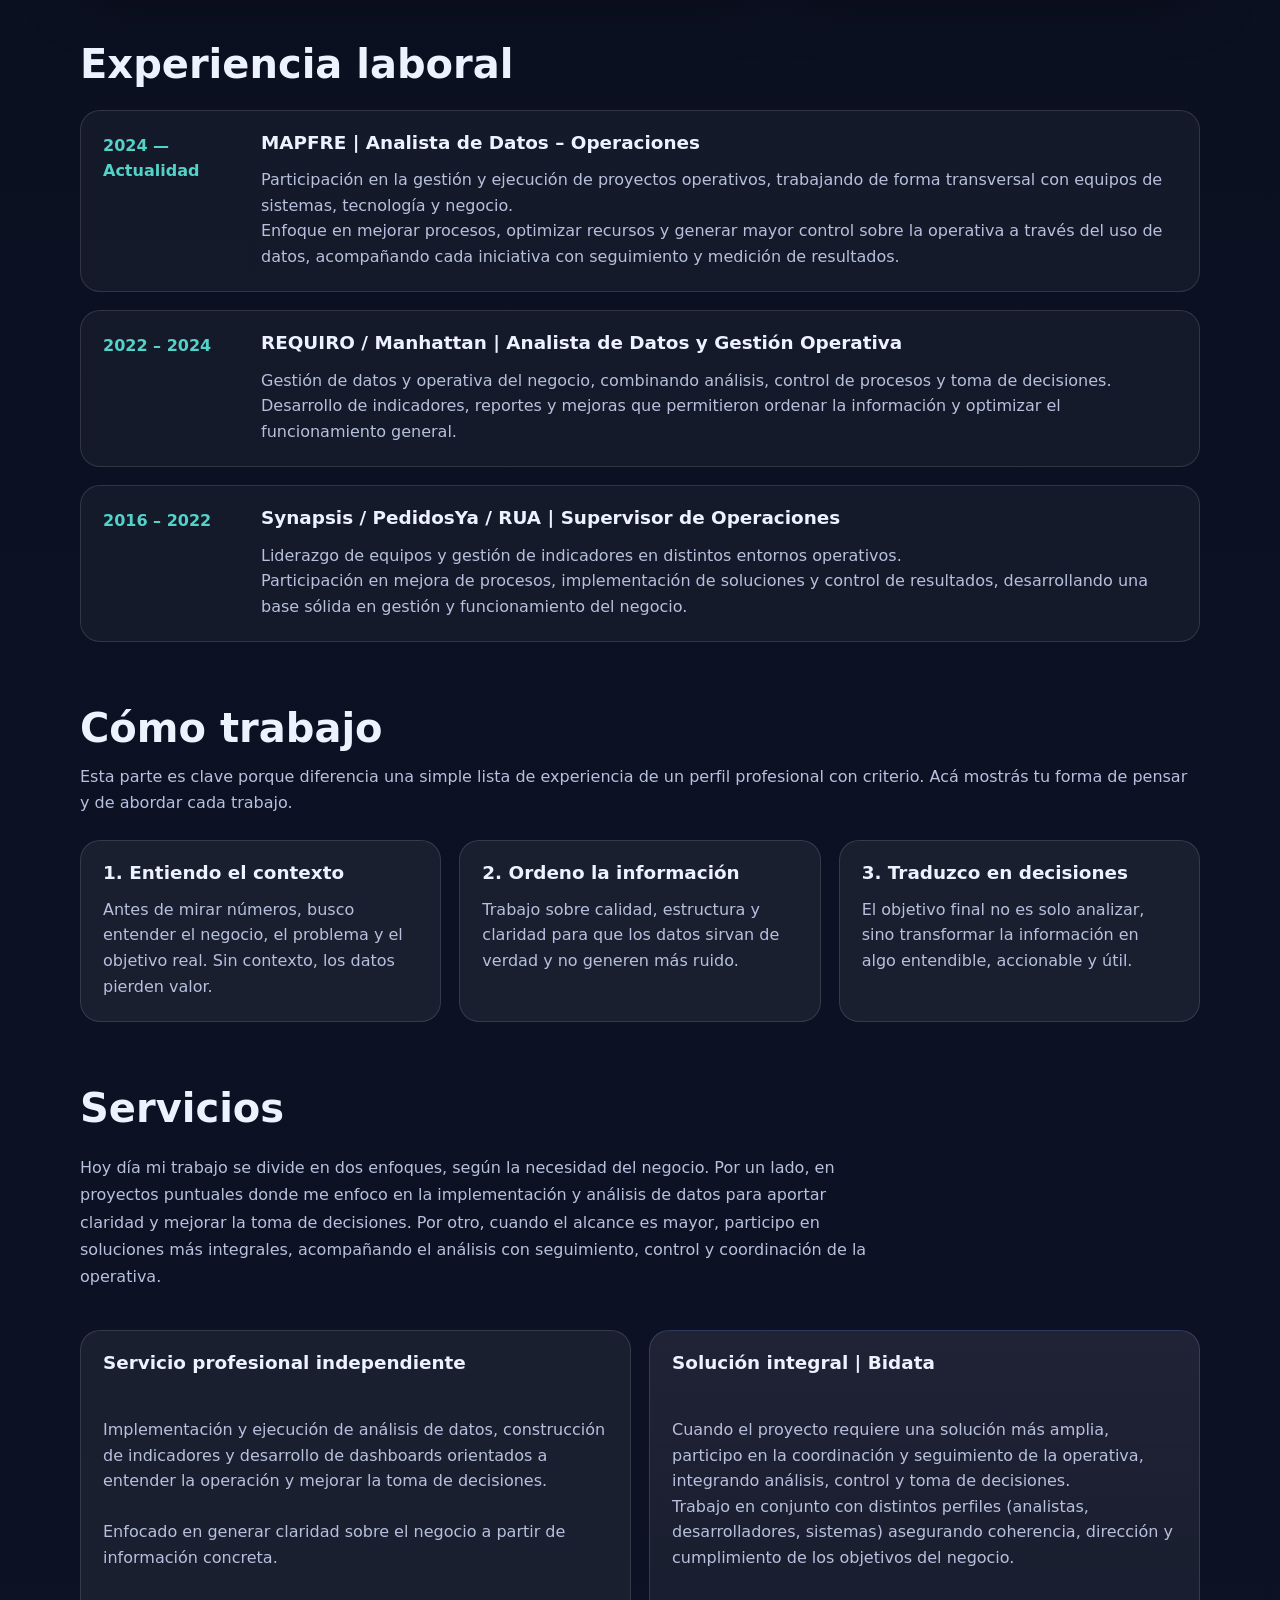
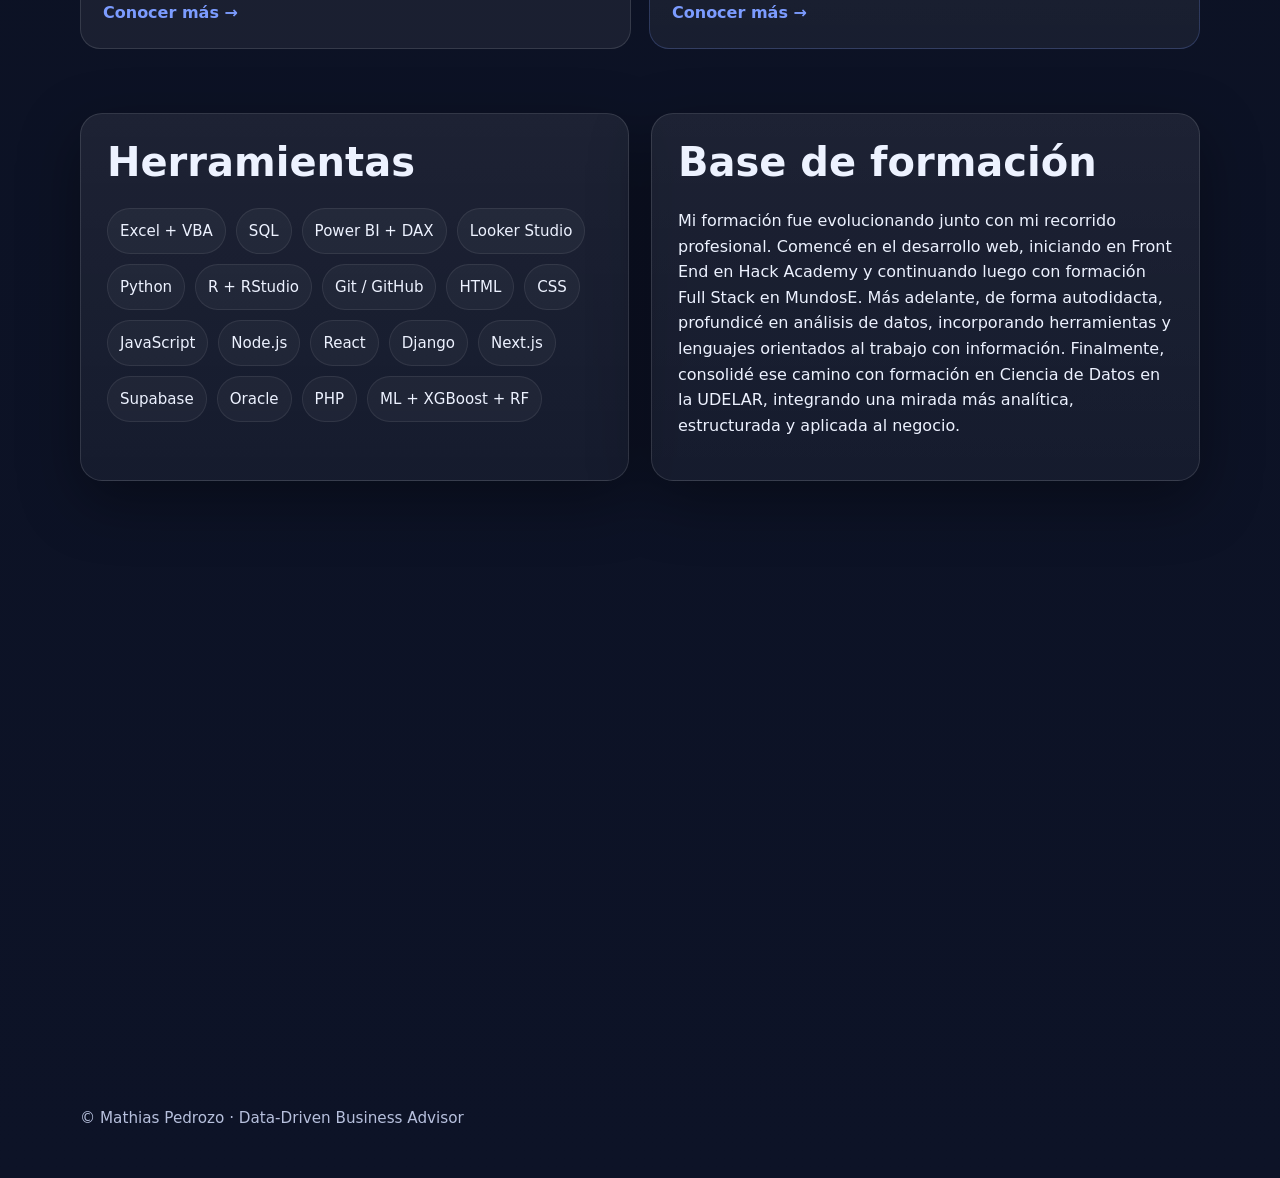
==== commit e3eaf3de: "Add files via upload" ====
--- a/index.html
+++ b/index.html
@@ -83,7 +83,7 @@
           <div class="hero-actions">
             <a class="btn btn-primary" href="#contacto" data-i18n="heroBtnPrimary">Contactarme</a>
             <a class="btn btn-secondary" href="#experiencia" data-i18n="heroBtnSecondary">Ver experiencia</a>
-            <a class="btn btn-secondary" href="servicios.html" data-i18n="heroBtnServices">Servicio Integral</a>
+            <a class="btn btn-secondary" href="servicio-construccion.html" data-i18n="heroBtnServices">Servicio Integral</a>
           </div>
         </div>
 
@@ -235,22 +235,26 @@
     <div class="services-grid">
       
       <article class="card service-card">
-        <h3>Trabajo directo conmigo</h3>
+        <h3>Servicio profesional independiente</h3>
         <p>
           Implementación y ejecución de análisis de datos, construcción de indicadores y desarrollo de dashboards orientados a entender la operación y mejorar la toma de decisiones.
 
           Enfocado en generar claridad sobre el negocio a partir de información concreta.
         </p>
+
+        <a class="service-link" href="trabajo-directo.html">
+          Conocer más →
+        </a>
       </article>
 
       <article class="card service-card service-card-featured">
-        <h3>Solución integral</h3>
+        <h3>Solución integral | Bidata</h3>
         <p>
           Cuando el proyecto requiere una solución más amplia, participo en la coordinación y seguimiento de la operativa, integrando análisis, control y toma de decisiones.
           Trabajo en conjunto con distintos perfiles (analistas, desarrolladores, sistemas) asegurando coherencia, dirección y cumplimiento de los objetivos del negocio.
         </p>
 
-        <a class="service-link" href="servicios.html">
+        <a class="service-link" href="servicio-construccion.html">
           Conocer más →
         </a>
       </article>
@@ -371,6 +375,51 @@
         </article>
       </div>
     </section>
+
+    <!--
+    <section class="testimonial-strip reveal" aria-label="Referencias profesionales">
+  <div class="container">
+    <div class="testimonial-carousel">
+      <button class="testimonial-arrow testimonial-arrow-left" type="button" aria-label="Ver comentario anterior">
+        <span aria-hidden="true">‹</span>
+      </button>
+
+      <div class="testimonial-track" id="testimonial-track">
+        <article class="testimonial-card">
+          <p>
+            “Muy claro en la forma de analizar y bajar la información a algo útil. El trabajo fue ordenado, práctico y fácil de seguir.”
+          </p>
+          <span>— Ex compañero de trabajo</span>
+        </article>
+
+        <article class="testimonial-card">
+          <p>
+            “Aportó una mirada muy valiosa sobre la operación. No solo analizó datos, también ayudó a entender mejor qué estaba pasando.”
+          </p>
+          <span>— Referencia profesional</span>
+        </article>
+
+        <article class="testimonial-card">
+          <p>
+            “Trabajar con él fue simple y directo. Tiene criterio, buena comunicación y una forma clara de enfocar los problemas.”
+          </p>
+          <span>— Colega</span>
+        </article>
+
+        <article class="testimonial-card">
+          <p>
+            “Siempre se destacó por ordenar la información y transformar temas complejos en algo mucho más claro para el equipo.”
+          </p>
+          <span>— Referencia laboral</span>
+        </article>
+      </div>
+
+      <button class="testimonial-arrow testimonial-arrow-right" type="button" aria-label="Ver siguiente comentario">
+        <span aria-hidden="true">›</span>
+      </button>
+    </div>
+  </div>
+</section> -->
   </main>
 
   <footer class="footer">
--- a/styles.css
+++ b/styles.css
@@ -913,4 +913,333 @@
     max-width: 260px;
     margin-top: 8px;
   }
+}
+
+/* =========================
+   PÁGINA TRABAJO DIRECTO
+========================= */
+
+.direct-page {
+  padding-top: 16px;
+}
+
+.direct-hero {
+  padding: 72px 0 36px;
+}
+
+.direct-hero-grid {
+  display: grid;
+  grid-template-columns: 1.15fr 0.85fr;
+  gap: 28px;
+  align-items: center;
+}
+
+.eyebrow {
+  display: inline-block;
+  margin: 0 0 14px;
+  padding: 8px 12px;
+  border-radius: 999px;
+  background: rgba(124,156,255,0.14);
+  border: 1px solid rgba(124,156,255,0.2);
+  color: var(--accent);
+  font-size: 0.92rem;
+  font-weight: 700;
+}
+
+.direct-intro {
+  max-width: 960px;
+}
+
+.direct-intro p {
+  margin: 0;
+  color: var(--muted);
+}
+
+.direct-steps {
+  padding-top: 12px;
+}
+
+.direct-step {
+  display: grid;
+  grid-template-columns: 1fr 1fr;
+  gap: 28px;
+  align-items: center;
+  margin-bottom: 28px;
+}
+
+.direct-step-media {
+  background: transparent;
+  border: none;
+  box-shadow: none;
+  padding: 0;
+}
+
+.direct-step-media img {
+  width: 100%;
+  min-height: 320px;
+  object-fit: cover;
+  border-radius: 42px;
+  border: none;
+  box-shadow: none;
+  background: transparent;
+}
+
+.direct-step-content {
+  background: linear-gradient(180deg, rgba(255,255,255,0.07), var(--white-04));
+  border: 1px solid var(--border);
+  border-radius: var(--radius);
+  padding: 28px;
+  box-shadow: var(--shadow);
+}
+
+.direct-step-content p {
+  margin: 0 0 14px;
+  color: var(--muted);
+}
+
+.direct-step-content p:last-child {
+  margin-bottom: 0;
+}
+
+.step-number {
+  color: var(--accent-2);
+  font-weight: 800;
+  letter-spacing: 0.08em;
+  font-size: 0.9rem;
+}
+
+.direct-step-reverse .direct-step-media {
+  order: 2;
+}
+
+.direct-step-reverse .direct-step-content {
+  order: 1;
+}
+
+.direct-cta {
+  text-align: center;
+  padding: 36px 26px;
+}
+
+.direct-cta p {
+  max-width: 760px;
+  margin: 0 auto 22px;
+  color: var(--muted);
+}
+
+/* =========================
+   RESPONSIVE TRABAJO DIRECTO
+========================= */
+
+@media (max-width: 900px) {
+  .direct-hero-grid,
+  .direct-step {
+    grid-template-columns: 1fr;
+  }
+
+  .direct-step-reverse .direct-step-media,
+  .direct-step-reverse .direct-step-content {
+    order: initial;
+  }
+
+  .direct-step-media img {
+    min-height: 240px;
+  }
+
+  .direct-hero {
+    padding-top: 52px;
+  }
+
+  .eyebrow {
+    display: inline-flex;
+    justify-content: center;
+  }
+
+  .direct-hero .lead,
+  .direct-intro,
+  .direct-cta p {
+    text-align: center;
+  }
+
+  .direct-step-content {
+    padding: 24px;
+  }
+}
+
+/*
+=========================
+   TESTIMONIOS LIVIANOS
+=========================
+
+.testimonial-strip {
+  padding: 8px 0 32px;
+}
+
+.testimonial-carousel {
+  display: grid;
+  grid-template-columns: auto 1fr auto;
+  gap: 14px;
+  align-items: center;
+}
+
+.testimonial-track {
+  display: grid;
+  grid-auto-flow: column;
+  grid-auto-columns: calc(33.333% - 12px);
+  gap: 18px;
+  overflow-x: auto;
+  scroll-behavior: smooth;
+  scrollbar-width: none;
+  -ms-overflow-style: none;
+  padding: 4px 2px;
+}
+
+.testimonial-track::-webkit-scrollbar {
+  display: none;
+}
+
+.testimonial-card {
+  min-height: 150px;
+  padding: 18px 18px 16px;
+  border-radius: 18px;
+  background: rgba(255,255,255,0.04);
+  border: 1px solid rgba(255,255,255,0.08);
+  display: flex;
+  flex-direction: column;
+  justify-content: space-between;
+  gap: 12px;
+  transition: transform 0.2s ease, background 0.2s ease, border-color 0.2s ease;
+}
+
+.testimonial-card:hover {
+  transform: translateY(-3px);
+  background: rgba(255,255,255,0.06);
+  border-color: rgba(124,156,255,0.16);
+}
+
+.testimonial-card p {
+  margin: 0;
+  color: var(--muted);
+  font-size: 0.97rem;
+  line-height: 1.65;
+}
+
+.testimonial-card span {
+  color: var(--text);
+  font-size: 0.88rem;
+  opacity: 0.82;
+}
+
+.testimonial-arrow {
+  width: 42px;
+  height: 42px;
+  border-radius: 999px;
+  border: 1px solid rgba(255,255,255,0.10);
+  background: rgba(255,255,255,0.04);
+  color: var(--text);
+  display: inline-flex;
+  align-items: center;
+  justify-content: center;
+  cursor: pointer;
+  transition: 0.2s ease;
+  flex-shrink: 0;
+}
+
+.testimonial-arrow:hover,
+.testimonial-arrow:focus-visible {
+  background: rgba(255,255,255,0.08);
+  border-color: rgba(124,156,255,0.22);
+  transform: translateY(-1px);
+}
+
+.testimonial-arrow span {
+  font-size: 1.45rem;
+  line-height: 1;
+  transform: translateY(-1px);
+}
+
+@media (max-width: 1100px) {
+  .testimonial-track {
+    grid-auto-columns: calc(50% - 10px);
+  }
+}
+
+@media (max-width: 700px) {
+  .testimonial-carousel {
+    grid-template-columns: auto 1fr auto;
+    gap: 10px;
+  }
+
+  .testimonial-track {
+    grid-auto-columns: 100%;
+    gap: 14px;
+  }
+
+  .testimonial-card {
+    min-height: 140px;
+    padding: 16px;
+  }
+
+  .testimonial-arrow {
+    width: 38px;
+    height: 38px;
+  }
+} 
+*/
+
+/* =========================
+   PÁGINA EN CONSTRUCCIÓN
+========================= */
+
+.construction-page {
+  min-height: 80vh;
+  display: flex;
+  align-items: center;
+  justify-content: center;
+}
+
+.construction-wrap {
+  display: flex;
+  justify-content: center;
+}
+
+.construction-content {
+  text-align: center;
+  max-width: 520px;
+}
+
+.construction-logo {
+  margin-bottom: 28px;
+}
+
+.construction-logo img {
+  max-width: 180px;
+  margin: 0 auto;
+  opacity: 0.95;
+  filter: drop-shadow(0 20px 40px rgba(0,0,0,0.35));
+}
+
+.construction-content h1 {
+  margin-bottom: 12px;
+}
+
+.construction-sub {
+  margin-top: 10px;
+  font-size: 0.95rem;
+  color: var(--muted);
+  opacity: 0.8;
+}
+
+.construction-actions {
+  margin-top: 28px;
+  display: flex;
+  gap: 12px;
+  justify-content: center;
+  flex-wrap: wrap;
+}
+
+.construction-icon {
+  margin-top: 40px;
+  font-size: 1.8rem;
+  opacity: 0.6;
 }
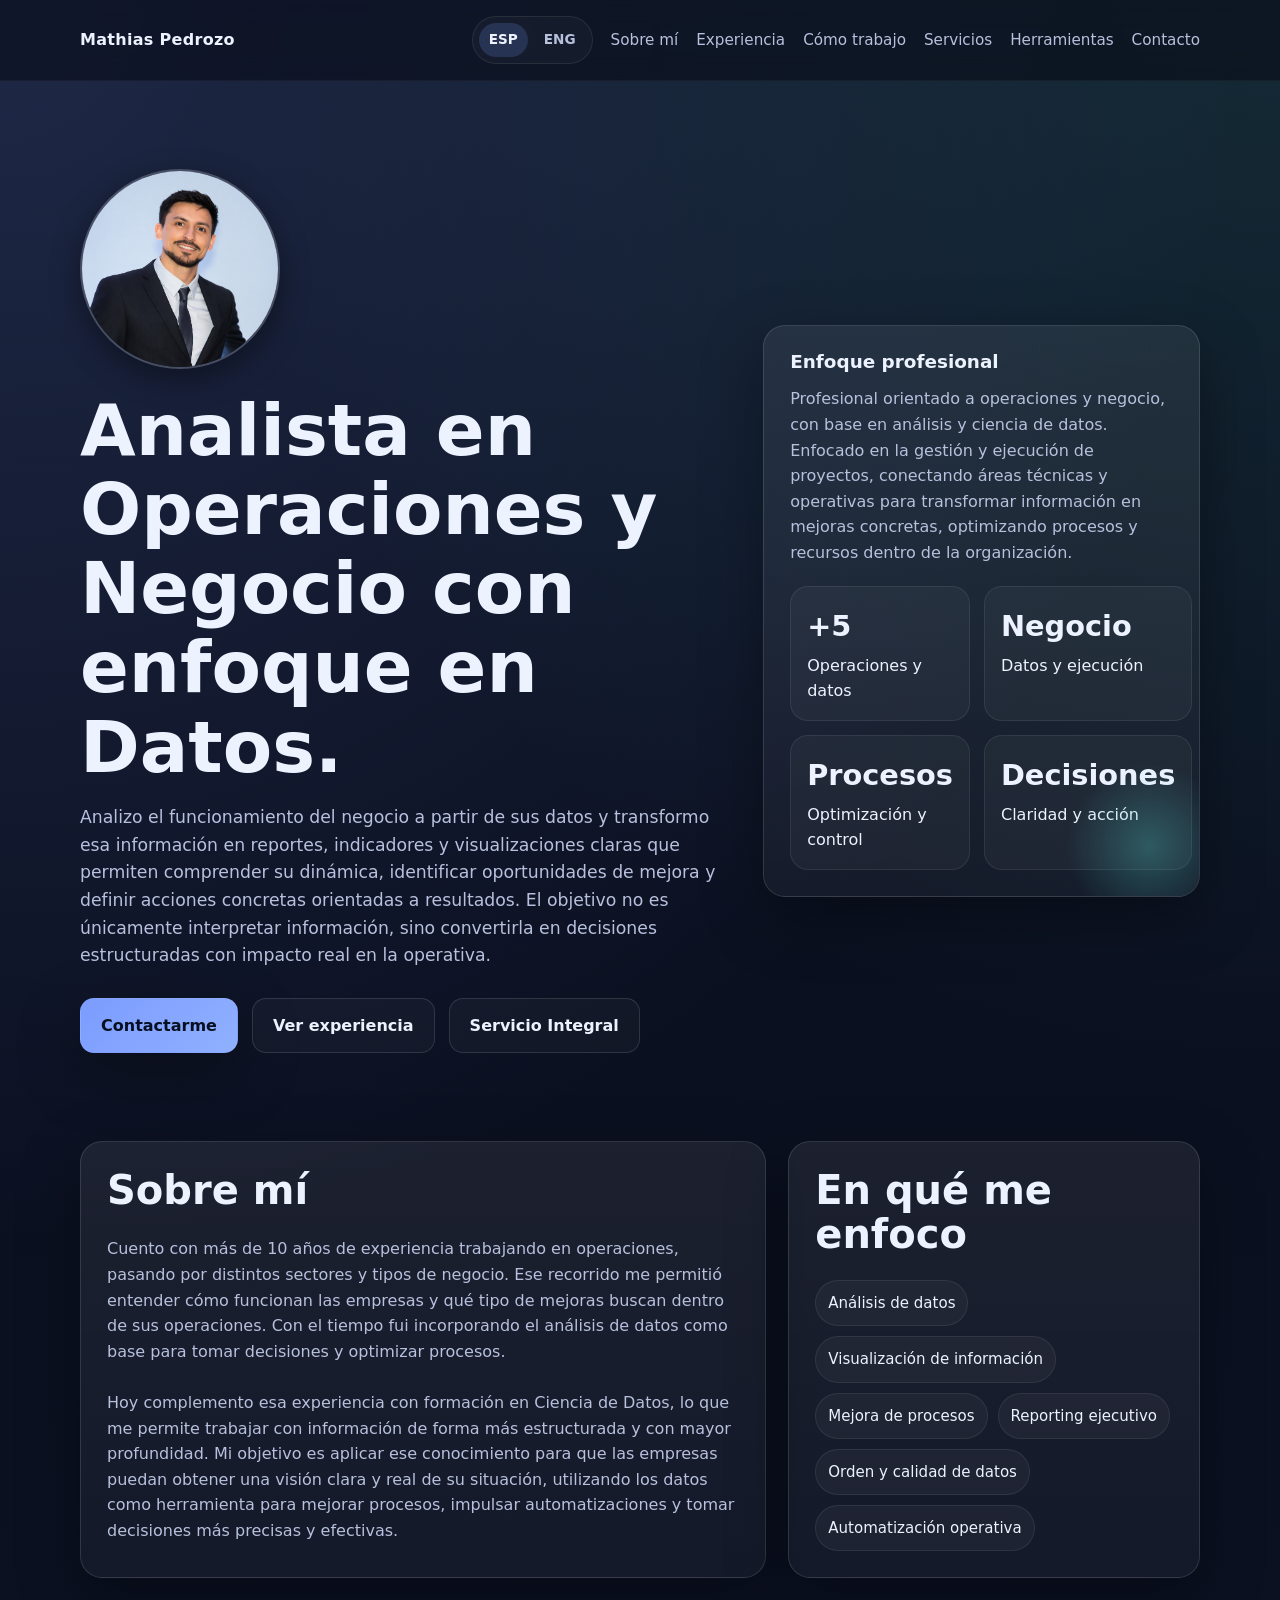
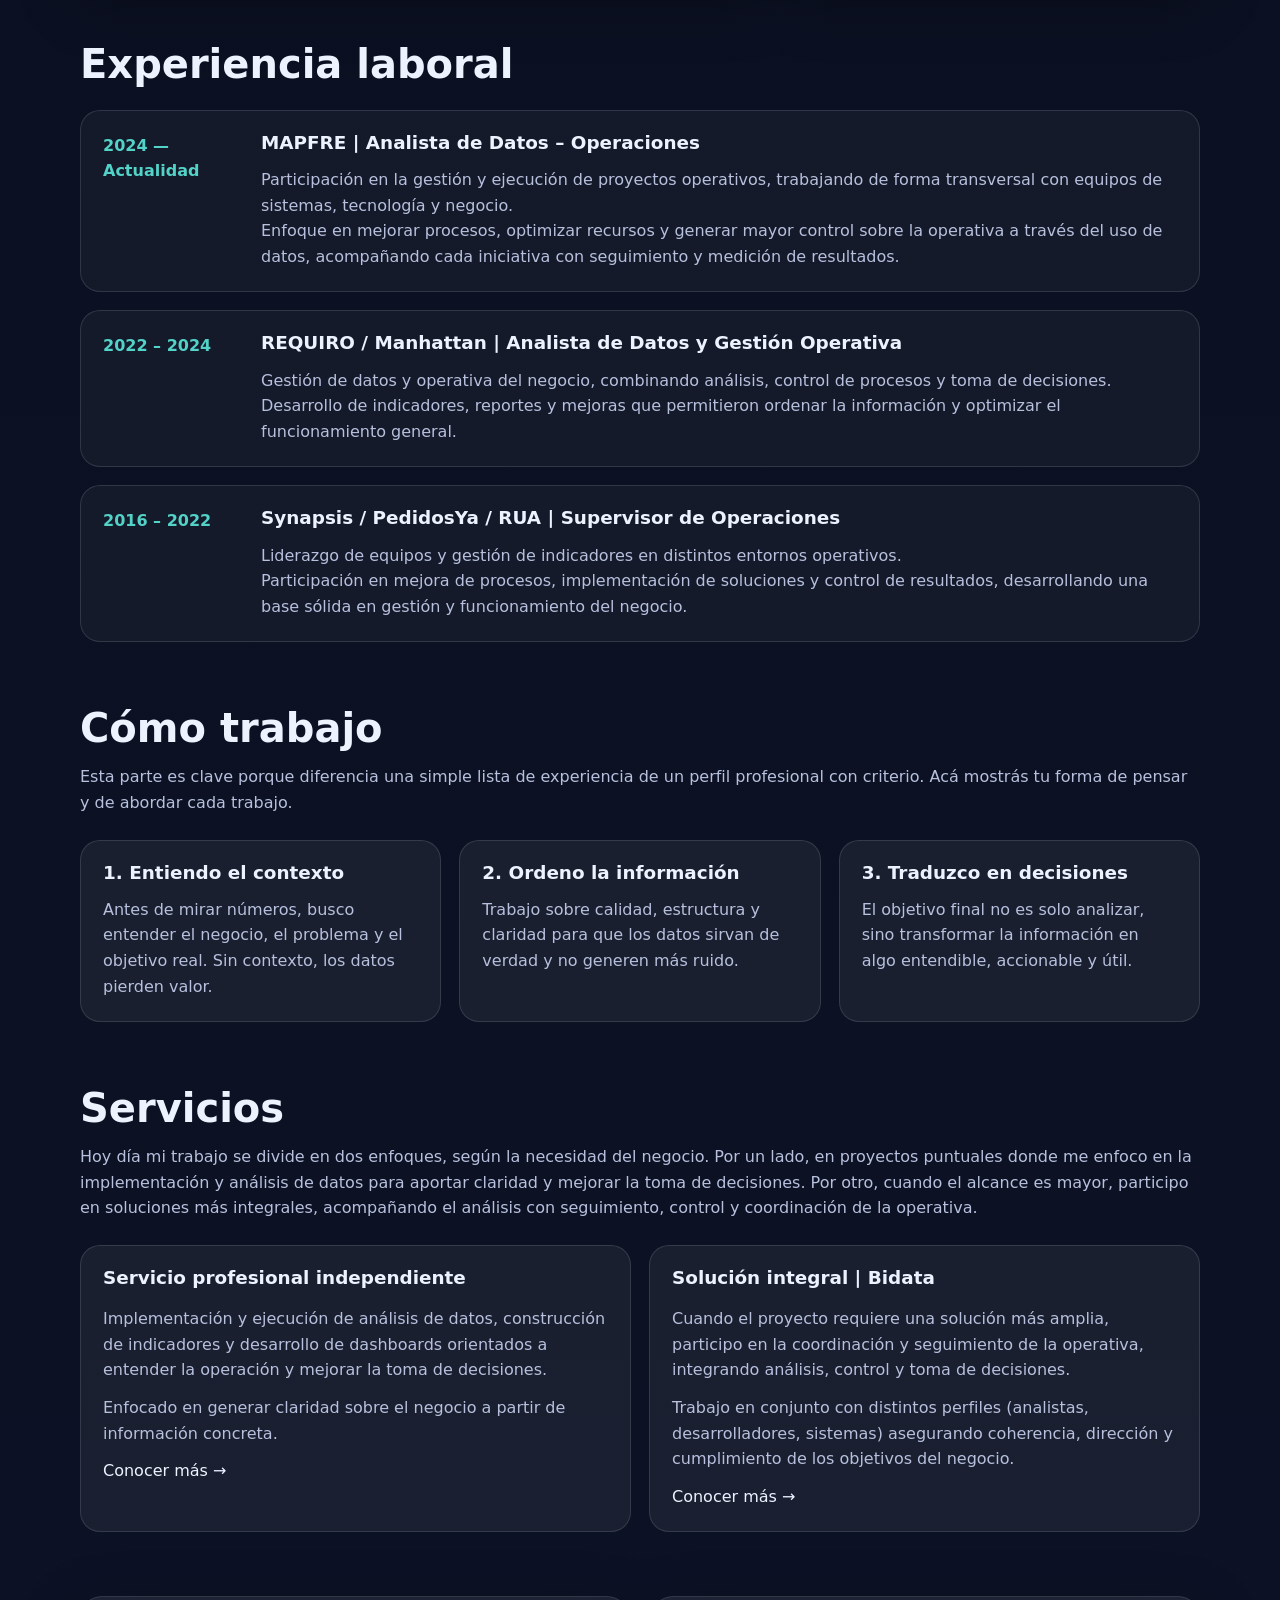
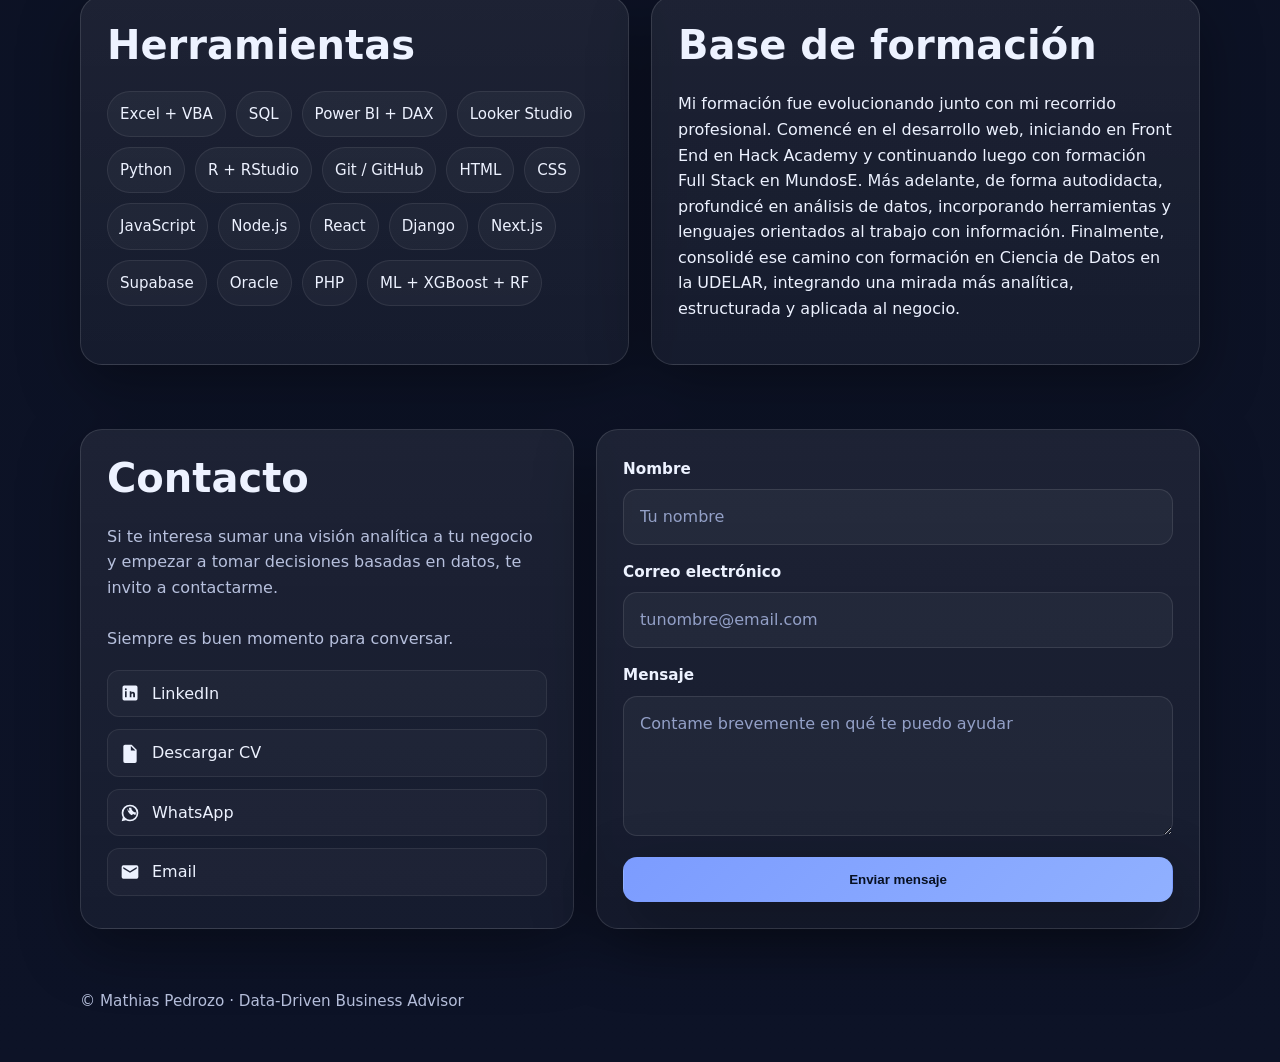
==== commit 1201e24d: "Add files via upload" ====
--- a/index.html
+++ b/index.html
@@ -215,54 +215,47 @@
       </div>
     </section>
 
-    <section id="servicios">
-  <div class="container">
-    
-    <div class="section-head">
-      <h2>Servicios</h2>
-    </div>
-
-    <div class="services-intro">
-      <p>
-        Hoy día mi trabajo se divide en dos enfoques, según la necesidad del negocio.
-
-        Por un lado, en proyectos puntuales donde me enfoco en la implementación y análisis de datos para aportar claridad y mejorar la toma de decisiones.
-
-        Por otro, cuando el alcance es mayor, participo en soluciones más integrales, acompañando el análisis con seguimiento, control y coordinación de la operativa.
-      </p>
-    </div>
-
-    <div class="services-grid">
-      
-      <article class="card service-card">
-        <h3>Servicio profesional independiente</h3>
-        <p>
-          Implementación y ejecución de análisis de datos, construcción de indicadores y desarrollo de dashboards orientados a entender la operación y mejorar la toma de decisiones.
-
-          Enfocado en generar claridad sobre el negocio a partir de información concreta.
-        </p>
-
-        <a class="service-link" href="trabajo-directo.html">
-          Conocer más →
-        </a>
-      </article>
-
-      <article class="card service-card service-card-featured">
-        <h3>Solución integral | Bidata</h3>
-        <p>
-          Cuando el proyecto requiere una solución más amplia, participo en la coordinación y seguimiento de la operativa, integrando análisis, control y toma de decisiones.
-          Trabajo en conjunto con distintos perfiles (analistas, desarrolladores, sistemas) asegurando coherencia, dirección y cumplimiento de los objetivos del negocio.
-        </p>
-
-        <a class="service-link" href="servicio-construccion.html">
-          Conocer más →
-        </a>
-      </article>
-
-    </div>
-
-  </div>
-</section>
+    <section id="servicios" class="section reveal">
+      <div class="container">
+        <div class="section-head">
+          <h2 data-i18n="servicesTitle">Servicios</h2>
+
+          <p data-i18n="servicesLead">
+            Hoy día mi trabajo se divide en dos enfoques, según la necesidad del negocio. Por un lado, en proyectos puntuales donde me enfoco en la implementación y análisis de datos para aportar claridad y mejorar la toma de decisiones. Por otro, cuando el alcance es mayor, participo en soluciones más integrales, acompañando el análisis con seguimiento, control y coordinación de la operativa.
+          </p>
+        </div>
+
+        <div class="services-grid">
+          <article class="card service-card">
+            <h3 data-i18n="service1Title">Servicio profesional independiente</h3>
+
+            <p data-i18n="service1Text">
+              Implementación y ejecución de análisis de datos, construcción de indicadores y desarrollo de dashboards orientados a entender la operación y mejorar la toma de decisiones.
+            </p>
+
+            <p data-i18n="service1Text2">
+              Enfocado en generar claridad sobre el negocio a partir de información concreta.
+            </p>
+
+            <a href="servicio-construccion.html" data-i18n="knowMore">Conocer más →</a>
+          </article>
+
+          <article class="card service-card">
+            <h3 data-i18n="service2Title">Solución integral | Bidata</h3>
+
+            <p data-i18n="service2Text">
+              Cuando el proyecto requiere una solución más amplia, participo en la coordinación y seguimiento de la operativa, integrando análisis, control y toma de decisiones.
+            </p>
+
+            <p data-i18n="service2Text2">
+              Trabajo en conjunto con distintos perfiles (analistas, desarrolladores, sistemas) asegurando coherencia, dirección y cumplimiento de los objetivos del negocio.
+            </p>
+
+            <a href="servicio-construccion.html" data-i18n="knowMore">Conocer más →</a>
+          </article>
+        </div>
+      </div>
+    </section>
 
     <section id="herramientas" class="reveal">
       <div class="container grid-2">
@@ -297,7 +290,7 @@
             <h2 data-i18n="siteExtrasTitle">Base de formación</h2>
           </div>
           <p data-i18n="siteExtrasText">
-            Mi formación fue evolucionando junto con mi recorrido profesional. Comencé en el desarrollo web, iniciando en Front End en Hack Academy y continuando luego con formación Full Stack en MundosE. Más adelante, de forma autodidacta, profundicé en análisis de datos, incorporando herramientas y lenguajes orientados al trabajo con información. Finalmente, consolidé ese camino con formación en Ciencia de Datos en la UDELAR, integrando una mirada más analítica, estructurada y aplicada al negocio.
+            Mi formación fue evolucionando junto con mi recorrido profesional. Comencé en el desarrollo web, iniciando en Front End en Hack Academy y continuando luego con formación Full Stack en MundosE. Más adelante, de forma autodidacta, profundicé en análisis de datos, incorporé herramientas y lenguajes orientados al trabajo con información. Finalmente, consolidé ese camino con formación en Ciencia de Datos en la UDELAR, integrando una mirada más analítica, estructurada y aplicada al negocio.
           </p>
         </article>
       </div>
@@ -375,51 +368,6 @@
         </article>
       </div>
     </section>
-
-    <!--
-    <section class="testimonial-strip reveal" aria-label="Referencias profesionales">
-  <div class="container">
-    <div class="testimonial-carousel">
-      <button class="testimonial-arrow testimonial-arrow-left" type="button" aria-label="Ver comentario anterior">
-        <span aria-hidden="true">‹</span>
-      </button>
-
-      <div class="testimonial-track" id="testimonial-track">
-        <article class="testimonial-card">
-          <p>
-            “Muy claro en la forma de analizar y bajar la información a algo útil. El trabajo fue ordenado, práctico y fácil de seguir.”
-          </p>
-          <span>— Ex compañero de trabajo</span>
-        </article>
-
-        <article class="testimonial-card">
-          <p>
-            “Aportó una mirada muy valiosa sobre la operación. No solo analizó datos, también ayudó a entender mejor qué estaba pasando.”
-          </p>
-          <span>— Referencia profesional</span>
-        </article>
-
-        <article class="testimonial-card">
-          <p>
-            “Trabajar con él fue simple y directo. Tiene criterio, buena comunicación y una forma clara de enfocar los problemas.”
-          </p>
-          <span>— Colega</span>
-        </article>
-
-        <article class="testimonial-card">
-          <p>
-            “Siempre se destacó por ordenar la información y transformar temas complejos en algo mucho más claro para el equipo.”
-          </p>
-          <span>— Referencia laboral</span>
-        </article>
-      </div>
-
-      <button class="testimonial-arrow testimonial-arrow-right" type="button" aria-label="Ver siguiente comentario">
-        <span aria-hidden="true">›</span>
-      </button>
-    </div>
-  </div>
-</section> -->
   </main>
 
   <footer class="footer">
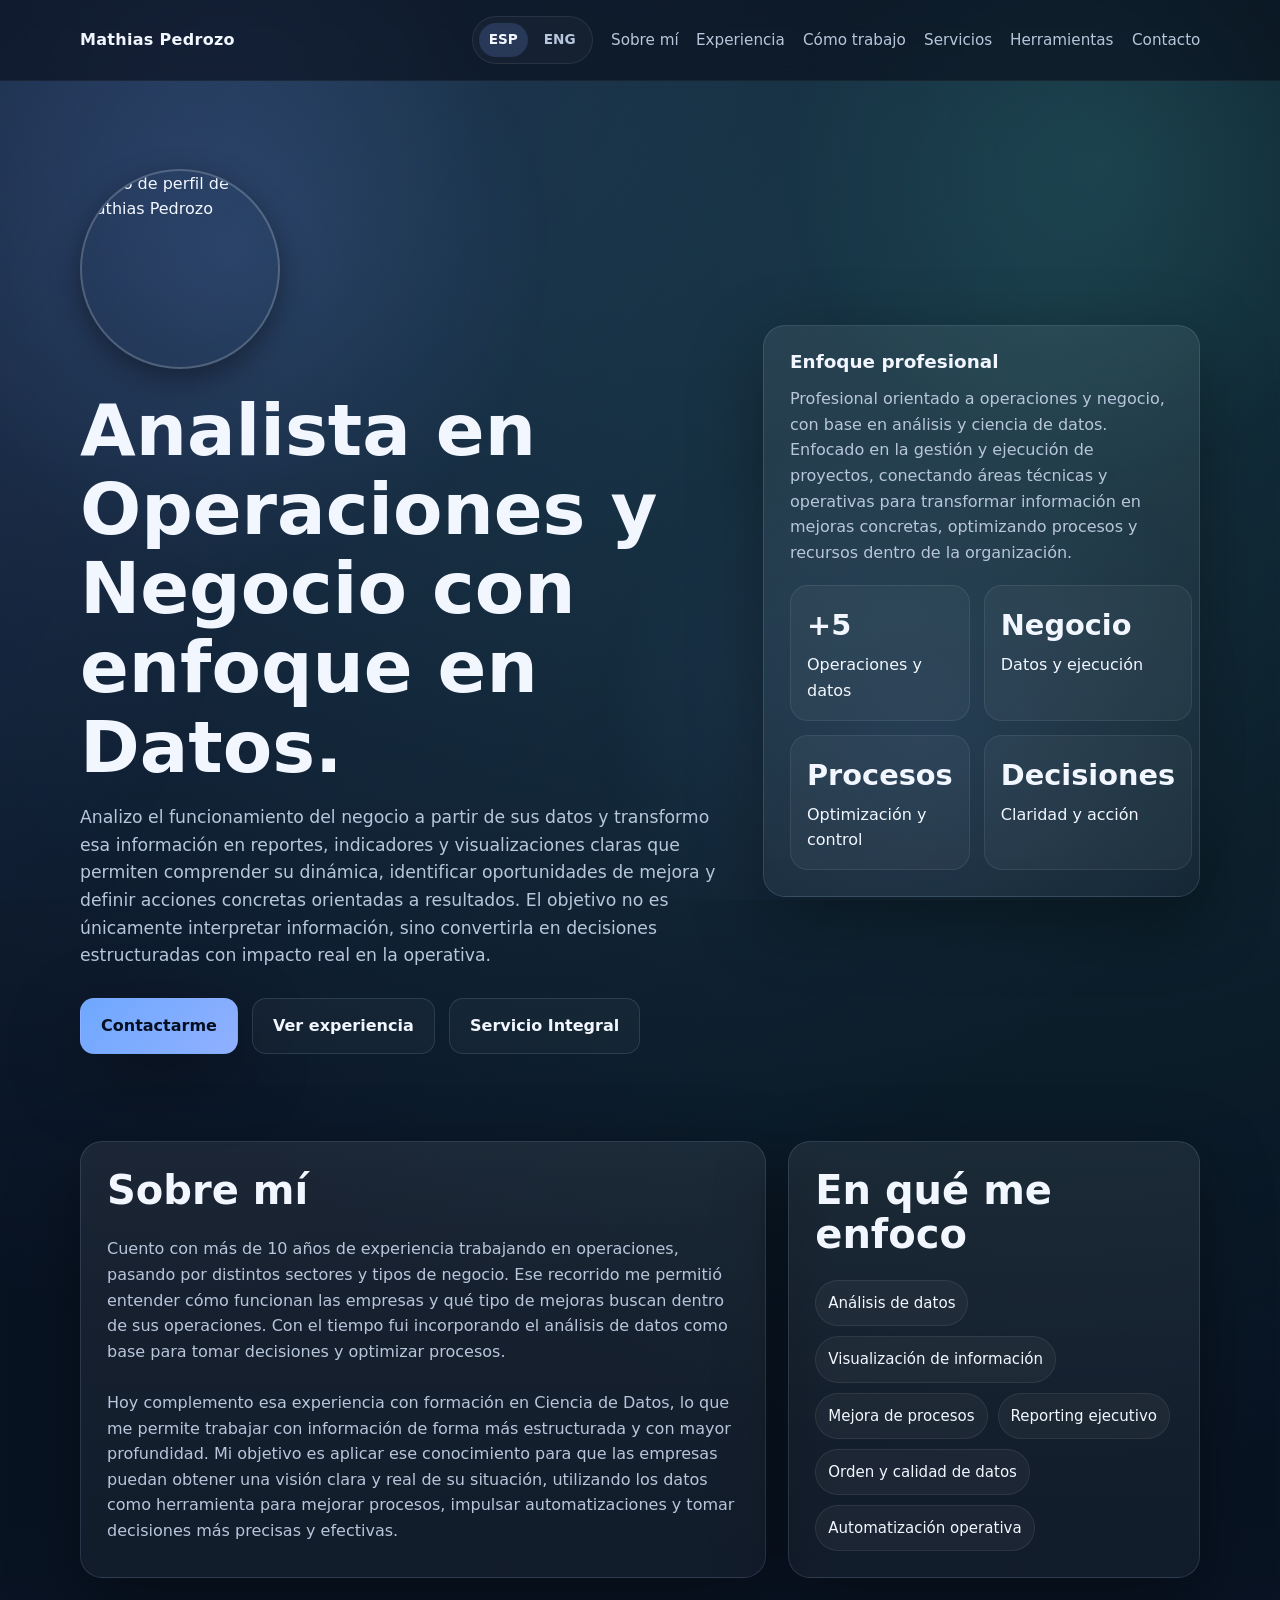
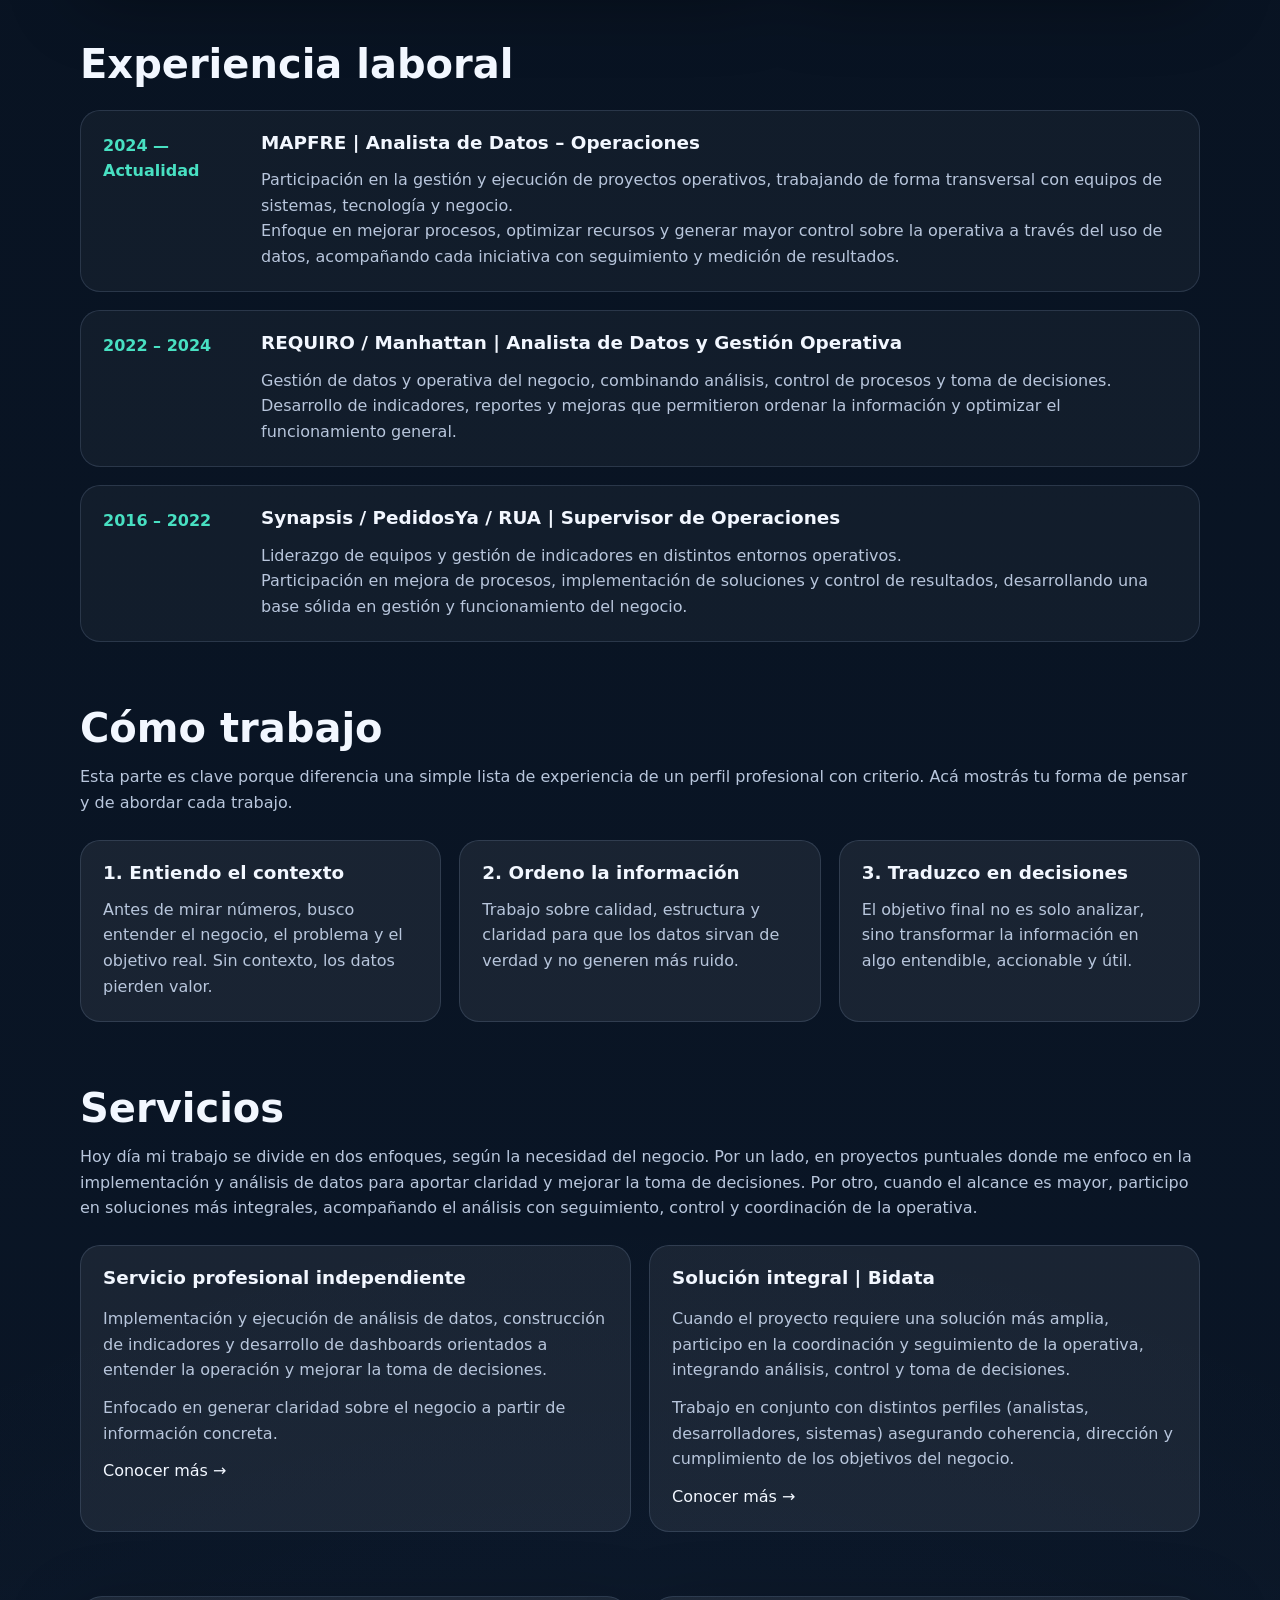
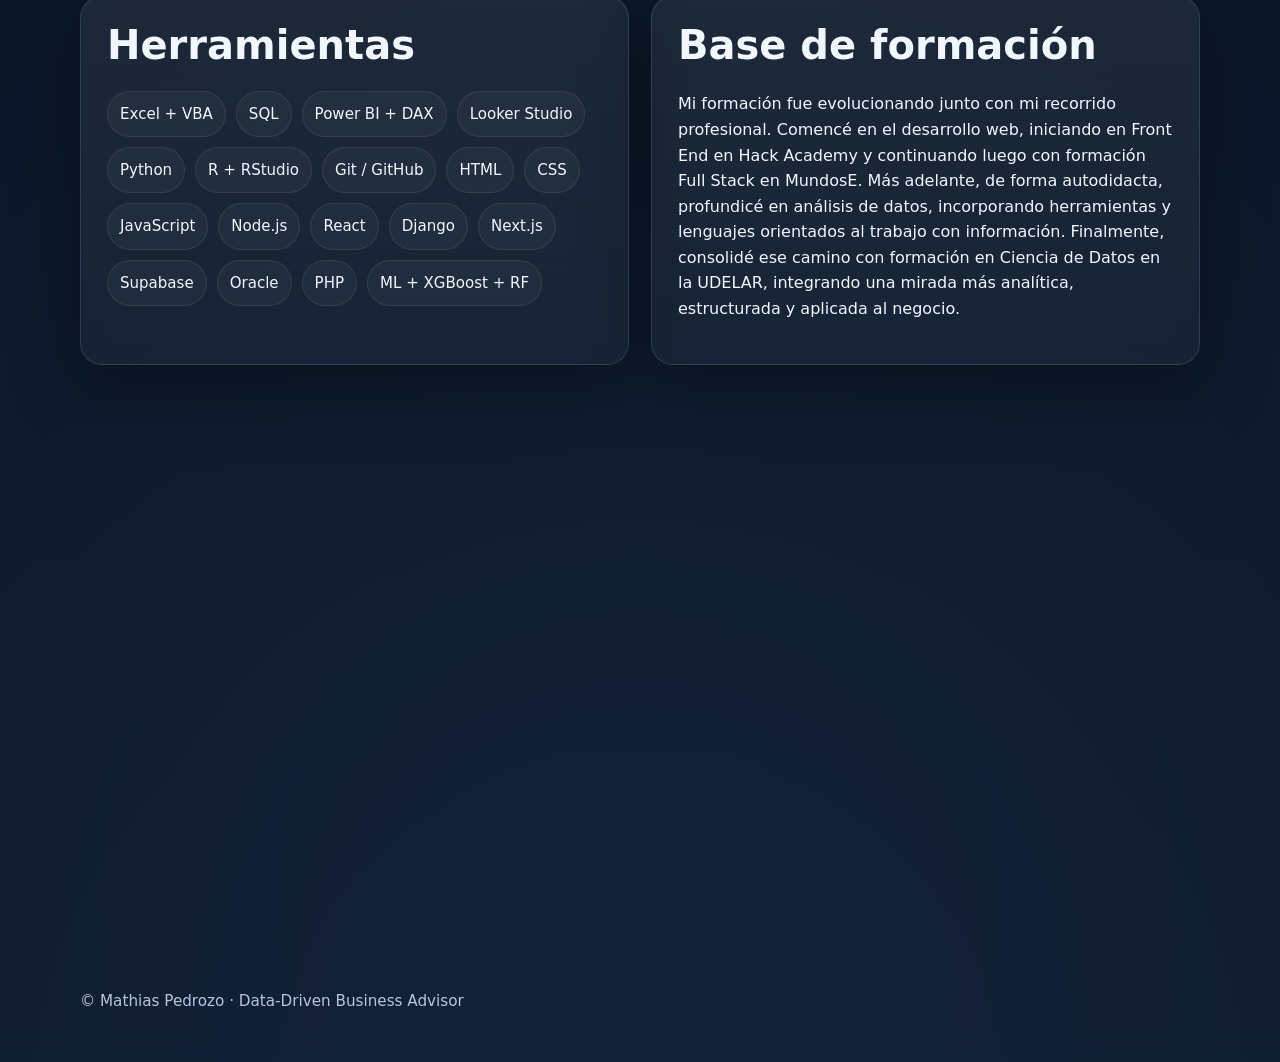
==== commit ef64d83c: "Add files via upload" ====
--- a/index.html
+++ b/index.html
@@ -66,7 +66,7 @@
         <div>
           <div class="hero-avatar-wrap">
             <img
-              src="assets/Retrato profesional de un hombre sonriente.png"
+              src="assets/Foto Evento.png"
               alt="Foto de perfil de Mathias Pedrozo"
               class="hero-avatar"
               width="200"
@@ -83,7 +83,7 @@
           <div class="hero-actions">
             <a class="btn btn-primary" href="#contacto" data-i18n="heroBtnPrimary">Contactarme</a>
             <a class="btn btn-secondary" href="#experiencia" data-i18n="heroBtnSecondary">Ver experiencia</a>
-            <a class="btn btn-secondary" href="servicio-construccion.html" data-i18n="heroBtnServices">Servicio Integral</a>
+            <a class="btn btn-secondary" href="https://www.bidata.com.uy" target="_blank" rel="noopener noreferrer" data-i18n="heroBtnServices">Servicio Integral</a>
           </div>
         </div>
 
@@ -237,7 +237,7 @@
               Enfocado en generar claridad sobre el negocio a partir de información concreta.
             </p>
 
-            <a href="servicio-construccion.html" data-i18n="knowMore">Conocer más →</a>
+            <a href="trabajo-directo.html" data-i18n="knowMore">Conocer más →</a>
           </article>
 
           <article class="card service-card">
@@ -251,7 +251,7 @@
               Trabajo en conjunto con distintos perfiles (analistas, desarrolladores, sistemas) asegurando coherencia, dirección y cumplimiento de los objetivos del negocio.
             </p>
 
-            <a href="servicio-construccion.html" data-i18n="knowMore">Conocer más →</a>
+            <a href="https://www.bidata.com.uy" target="_blank" rel="noopener noreferrer" data-i18n="knowMore">Conocer más →</a>
           </article>
         </div>
       </div>
--- a/styles.css
+++ b/styles.css
@@ -1,13 +1,13 @@
 :root {
-  --bg: #0a0f1e;
-  --bg-soft: #0d1327;
-  --card: rgba(255,255,255,0.06);
-  --border: rgba(255,255,255,0.12);
-  --text: #edf2ff;
-  --muted: #b7c0dd;
-  --accent: #7c9cff;
-  --accent-2: #53d2c7;
-  --shadow: 0 20px 60px rgba(0,0,0,0.35);
+  --bg: #07111f;
+  --bg-soft: #0b1728;
+  --card: rgba(255,255,255,0.065);
+  --border: rgba(185,210,255,0.14);
+  --text: #f2f7ff;
+  --muted: #b8c6dc;
+  --accent: #6ea8ff;
+  --accent-2: #48e0c2;
+  --shadow: 0 22px 70px rgba(0,0,0,0.34);
   --max: 1120px;
   --radius: 22px;
 
@@ -36,8 +36,9 @@
   font-family: Inter, ui-sans-serif, system-ui, -apple-system, BlinkMacSystemFont, "Segoe UI", sans-serif;
   color: var(--text);
   background:
-    radial-gradient(circle at top left, rgba(124,156,255,0.18), transparent 28%),
-    radial-gradient(circle at top right, rgba(83,210,199,0.14), transparent 24%),
+    radial-gradient(circle at 18% 0%, rgba(110,168,255,0.20), transparent 30%),
+    radial-gradient(circle at 82% 8%, rgba(72,224,194,0.13), transparent 28%),
+    radial-gradient(circle at 50% 100%, rgba(110,168,255,0.08), transparent 34%),
     linear-gradient(180deg, var(--bg) 0%, var(--bg-soft) 100%);
   line-height: 1.6;
 }
@@ -1242,4 +1243,408 @@
   margin-top: 40px;
   font-size: 1.8rem;
   opacity: 0.6;
-}+}
+
+/* =========================
+   AJUSTES PRO / MICROINTERACCIONES
+========================= */
+
+body {
+  min-height: 100vh;
+  overflow-x: hidden;
+}
+
+body::before {
+  content: "";
+  position: fixed;
+  inset: 0;
+  z-index: -1;
+  pointer-events: none;
+  background:
+    linear-gradient(115deg, rgba(124,156,255,0.08), transparent 32%),
+    radial-gradient(circle at 18% 28%, rgba(124,156,255,0.16), transparent 26%),
+    radial-gradient(circle at 86% 18%, rgba(83,210,199,0.12), transparent 24%),
+    radial-gradient(circle at 72% 82%, rgba(124,156,255,0.10), transparent 28%);
+  filter: blur(0px);
+}
+
+section {
+  position: relative;
+}
+
+.nav-inner,
+.hero-grid,
+.direct-hero-grid,
+.grid-about,
+.grid-2,
+.contact-grid,
+.services-grid,
+.cards,
+.timeline,
+.direct-step {
+  animation: pageSoftIn 0.55s ease both;
+}
+
+.brand,
+.menu a,
+.contact-links a,
+.service-card a,
+.btn {
+  will-change: transform;
+}
+
+.brand {
+  position: relative;
+}
+
+.brand::after {
+  content: "";
+  position: absolute;
+  left: 0;
+  bottom: -6px;
+  width: 100%;
+  height: 2px;
+  border-radius: 999px;
+  background: linear-gradient(90deg, var(--accent), var(--accent-2));
+  transform: scaleX(0);
+  transform-origin: left;
+  transition: transform 0.25s ease;
+}
+
+.brand:hover::after,
+.brand:focus-visible::after {
+  transform: scaleX(1);
+}
+
+.menu a {
+  position: relative;
+  transition: color 0.22s ease, transform 0.22s ease, background 0.22s ease;
+}
+
+.menu a:hover,
+.menu a:focus-visible {
+  transform: translateY(-1px);
+}
+
+.btn {
+  position: relative;
+  overflow: hidden;
+  transition: transform 0.28s ease, box-shadow 0.28s ease, border-color 0.28s ease, background 0.28s ease;
+}
+
+.btn::before {
+  content: "";
+  position: absolute;
+  inset: 0;
+  background: linear-gradient(120deg, transparent, rgba(255,255,255,0.22), transparent);
+  transform: translateX(-130%);
+  transition: transform 0.65s ease;
+}
+
+.btn:hover::before,
+.btn:focus-visible::before {
+  transform: translateX(130%);
+}
+
+.btn-primary:hover,
+.btn-primary:focus-visible,
+.btn-secondary:hover,
+.btn-secondary:focus-visible {
+  box-shadow: 0 18px 45px rgba(0,0,0,0.30), 0 0 0 1px rgba(124,156,255,0.12);
+}
+
+.panel,
+.card,
+.timeline-item,
+.direct-step-content {
+  position: relative;
+  overflow: hidden;
+  backdrop-filter: blur(14px);
+  -webkit-backdrop-filter: blur(14px);
+  transition:
+    transform 0.32s ease,
+    border-color 0.32s ease,
+    background 0.32s ease,
+    box-shadow 0.32s ease;
+}
+
+.panel::before,
+.card::before,
+.timeline-item::before,
+.direct-step-content::before {
+  content: "";
+  position: absolute;
+  inset: 0;
+  pointer-events: none;
+  background: linear-gradient(135deg, rgba(255,255,255,0.10), transparent 36%);
+  opacity: 0;
+  transition: opacity 0.32s ease;
+}
+
+.panel:hover::before,
+.card:hover::before,
+.timeline-item:hover::before,
+.direct-step-content:hover::before {
+  opacity: 1;
+}
+
+.panel:hover,
+.timeline-item:hover,
+.direct-step-content:hover {
+  transform: translateY(-3px);
+  border-color: rgba(124,156,255,0.22);
+  box-shadow: 0 24px 70px rgba(0,0,0,0.38);
+}
+
+.card:hover,
+.card:focus-within {
+  transform: translateY(-5px) scale(1.01);
+  border-color: rgba(124,156,255,0.30);
+  background: rgba(255,255,255,0.085);
+  box-shadow: 0 24px 70px rgba(0,0,0,0.34);
+}
+
+.hero-avatar {
+  transition: transform 0.45s ease, box-shadow 0.45s ease, border-color 0.45s ease;
+}
+
+.hero-avatar:hover {
+  transform: translateY(-4px) scale(1.025);
+  border-color: rgba(124,156,255,0.45);
+  box-shadow: 0 18px 55px rgba(0,0,0,0.48);
+}
+
+.kpi,
+.stack-list li {
+  transition: transform 0.25s ease, border-color 0.25s ease, background 0.25s ease;
+}
+
+.kpi:hover,
+.stack-list li:hover {
+  transform: translateY(-2px);
+  border-color: rgba(83,210,199,0.22);
+  background: rgba(255,255,255,0.065);
+}
+
+.direct-step-media img {
+  transition: transform 0.55s ease, filter 0.55s ease;
+}
+
+.direct-step-media:hover img {
+  transform: scale(1.018);
+  filter: saturate(1.08) contrast(1.04);
+}
+
+.reveal {
+  opacity: 0;
+  transform: translateY(16px) scale(0.992);
+  filter: blur(4px);
+  transition:
+    opacity 0.42s ease,
+    transform 0.46s cubic-bezier(.2,.8,.2,1),
+    filter 0.42s ease;
+}
+
+.reveal.is-visible {
+  opacity: 1;
+  transform: translateY(0) scale(1);
+  filter: blur(0);
+}
+
+.reveal-delay {
+  opacity: 0;
+  animation: floatInPro 0.46s cubic-bezier(.2,.8,.2,1) forwards;
+  animation-delay: 0.08s;
+}
+
+@keyframes floatInPro {
+  from {
+    opacity: 0;
+    transform: translateY(14px) scale(0.992);
+    filter: blur(4px);
+  }
+  to {
+    opacity: 1;
+    transform: translateY(0) scale(1);
+    filter: blur(0);
+  }
+}
+
+@keyframes pageSoftIn {
+  from {
+    opacity: 0;
+    transform: translateY(8px);
+  }
+  to {
+    opacity: 1;
+    transform: translateY(0);
+  }
+}
+
+.mobile-collapse-toggle {
+  display: none;
+}
+
+.mobile-collapse-icon {
+  display: inline-flex;
+  align-items: center;
+  justify-content: center;
+  width: 30px;
+  height: 30px;
+  border-radius: 999px;
+  border: 1px solid rgba(255,255,255,0.10);
+  background: rgba(255,255,255,0.05);
+  transition: transform 0.25s ease, background 0.25s ease;
+}
+
+.mobile-collapse-icon::before {
+  content: "⌄";
+  display: block;
+  font-size: 1.15rem;
+  line-height: 1;
+  transform: translateY(-1px);
+}
+
+.mobile-collapsible:not(.mobile-collapsed) .mobile-collapse-icon {
+  transform: rotate(180deg);
+  background: rgba(124,156,255,0.16);
+}
+
+/* =========================
+   MOBILE COLAPSABLE
+========================= */
+
+@media (max-width: 900px) {
+  body {
+    background:
+      radial-gradient(circle at 20% 0%, rgba(110,168,255,0.22), transparent 32%),
+      radial-gradient(circle at 88% 10%, rgba(72,224,194,0.13), transparent 30%),
+      linear-gradient(180deg, #07111f 0%, #0b1728 100%);
+  }
+
+  section {
+    padding: 26px 0;
+  }
+
+  .panel,
+  .card,
+  .timeline-item,
+  .direct-step-content {
+    border-radius: 18px;
+  }
+
+  .mobile-collapsible {
+    padding: 0;
+  }
+
+  .mobile-collapse-toggle {
+    display: flex;
+    width: 100%;
+    align-items: center;
+    justify-content: space-between;
+    gap: 16px;
+    padding: 18px 18px;
+    border: 0;
+    background: transparent;
+    color: var(--text);
+    font: inherit;
+    text-align: left;
+    cursor: pointer;
+  }
+
+  .mobile-collapse-title {
+    font-weight: 800;
+    line-height: 1.25;
+    letter-spacing: 0.01em;
+  }
+
+  .mobile-collapsible > h2:first-of-type,
+  .mobile-collapsible > h3:first-of-type,
+  .mobile-collapsible > .section-head:first-child,
+  .timeline-item.mobile-collapsible > .timeline-date,
+  .timeline-item.mobile-collapsible h3:first-of-type {
+    display: none;
+  }
+
+  .mobile-collapsible > :not(.mobile-collapse-toggle) {
+    padding-left: 18px;
+    padding-right: 18px;
+  }
+
+  .mobile-collapsible > :last-child {
+    padding-bottom: 18px;
+  }
+
+  .mobile-collapsed > :not(.mobile-collapse-toggle) {
+    display: none !important;
+  }
+
+  .mobile-collapsible:not(.mobile-collapsed) {
+    animation: mobileOpen 0.28s ease both;
+  }
+
+  .mobile-collapsible:not(.mobile-collapsed) > :not(.mobile-collapse-toggle) {
+    animation: mobileContentIn 0.28s ease both;
+  }
+
+  .direct-step-content.mobile-collapsible > .step-number,
+  .timeline-item.mobile-collapsible > .timeline-date {
+    padding-top: 0;
+  }
+
+  .hero-card.mobile-collapsible,
+  .contact-form.mobile-collapsible,
+  .contact-copy.mobile-collapsible,
+  .direct-cta.mobile-collapsible {
+    padding: 26px;
+  }
+
+  .hero-card .mobile-collapse-toggle,
+  .contact-form .mobile-collapse-toggle,
+  .contact-copy .mobile-collapse-toggle,
+  .direct-cta .mobile-collapse-toggle {
+    display: none;
+  }
+
+  .hero-card.mobile-collapsed > :not(.mobile-collapse-toggle),
+  .contact-form.mobile-collapsed > :not(.mobile-collapse-toggle),
+  .contact-copy.mobile-collapsed > :not(.mobile-collapse-toggle),
+  .direct-cta.mobile-collapsed > :not(.mobile-collapse-toggle) {
+    display: initial !important;
+  }
+
+  .direct-step-media img {
+    border-radius: 28px;
+  }
+}
+
+@keyframes mobileOpen {
+  from {
+    transform: translateY(4px);
+  }
+  to {
+    transform: translateY(0);
+  }
+}
+
+@keyframes mobileContentIn {
+  from {
+    opacity: 0;
+    transform: translateY(-4px);
+  }
+  to {
+    opacity: 1;
+    transform: translateY(0);
+  }
+}
+
+@media (prefers-reduced-motion: reduce) {
+  *,
+  *::before,
+  *::after {
+    animation-duration: 0.01ms !important;
+    animation-iteration-count: 1 !important;
+    scroll-behavior: auto !important;
+    transition-duration: 0.01ms !important;
+  }
+}
